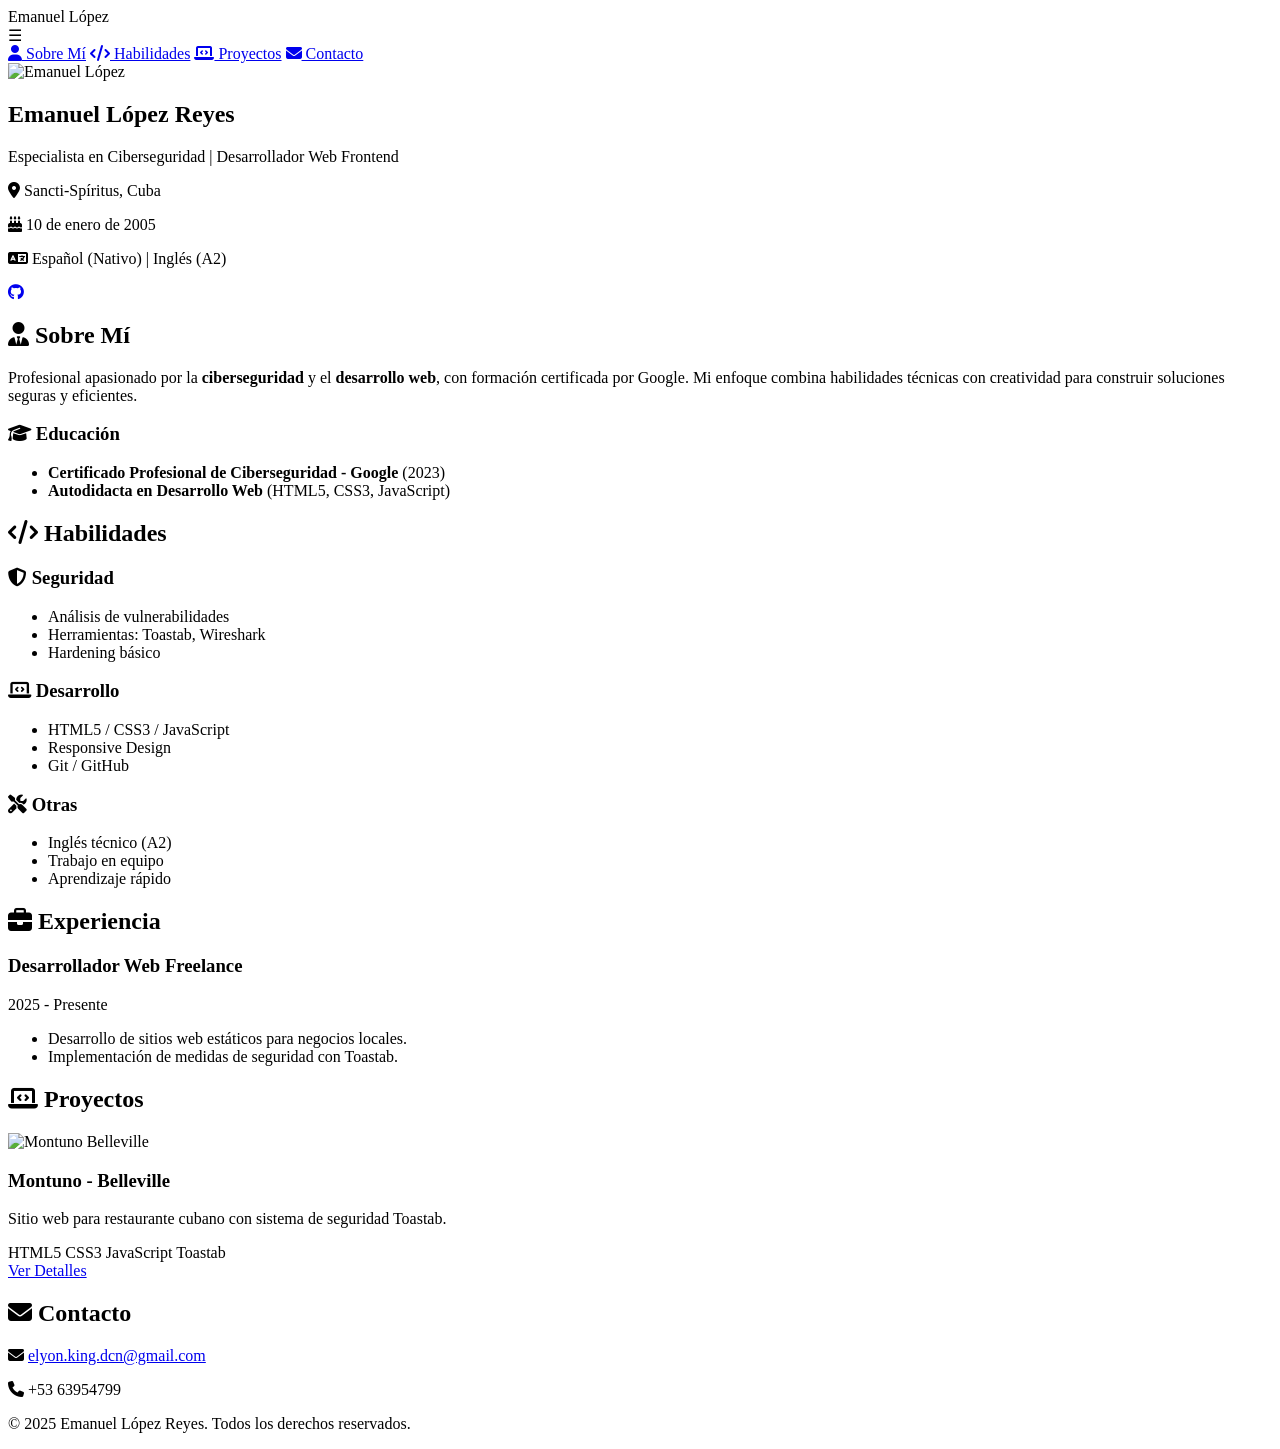
==== index.html @ 266ace8d "Create index.html" ====
<!DOCTYPE html>
<html lang="es">
<head>
  <meta charset="UTF-8">
  <meta name="viewport" content="width=device-width, initial-scale=1.0">
  <meta name="description" content="Portafolio de Emanuel López Reyes - Especialista en Ciberseguridad y Desarrollo Web">
  <title>Emanuel López | Cybersecurity & Web Developer</title>
  <link rel="stylesheet" href="assets/css/colors.css">
  <link rel="stylesheet" href="assets/css/styles.css">
  <link href="https://fonts.googleapis.com/css2?family=Inter:wght@400;500;600;700&display=swap" rel="stylesheet">
  <link rel="stylesheet" href="https://cdnjs.cloudflare.com/ajax/libs/font-awesome/6.4.0/css/all.min.css">
</head>
<body>
  <!-- Header -->
  <header>
    <nav class="container">
      <span class="logo">Emanuel López</span>
      <div class="menu-toggle">☰</div>
      <div class="nav-links">
        <a href="#about"><i class="fas fa-user"></i> Sobre Mí</a>
        <a href="#skills"><i class="fas fa-code"></i> Habilidades</a>
        <a href="#projects"><i class="fas fa-laptop-code"></i> Proyectos</a>
        <a href="#contact"><i class="fas fa-envelope"></i> Contacto</a>
      </div>
    </nav>
  </header>

  <!-- Hero -->
  <section class="hero">
    <div class="container">
      <img src="assets/img/profile.jpg" alt="Emanuel López" class="profile-img">
      <h1>Emanuel López Reyes</h1>
      <p class="tagline">Especialista en Ciberseguridad | Desarrollador Web Frontend</p>
      <div class="hero-details">
        <p><i class="fas fa-map-marker-alt"></i> Sancti-Spíritus, Cuba</p>
        <p><i class="fas fa-birthday-cake"></i> 10 de enero de 2005</p>
        <p><i class="fas fa-language"></i> Español (Nativo) | Inglés (A2)</p>
      </div>
      <div class="social-links">
        <a href="https://github.com/emanuel-lopez-reyes" target="_blank"><i class="fab fa-github"></i></a>
      </div>
    </div>
  </section>

  <!-- Sobre Mí -->
  <section id="about" class="container card">
    <h2><i class="fas fa-user-tie"></i> Sobre Mí</h2>
    <p>Profesional apasionado por la <strong>ciberseguridad</strong> y el <strong>desarrollo web</strong>, con formación certificada por Google. Mi enfoque combina habilidades técnicas con creatividad para construir soluciones seguras y eficientes.</p>
    
    <div class="education">
      <h3><i class="fas fa-graduation-cap"></i> Educación</h3>
      <ul>
        <li><strong>Certificado Profesional de Ciberseguridad - Google</strong> (2023)</li>
        <li><strong>Autodidacta en Desarrollo Web</strong> (HTML5, CSS3, JavaScript)</li>
      </ul>
    </div>
  </section>

  <!-- Habilidades -->
  <section id="skills" class="container">
    <h2><i class="fas fa-code"></i> Habilidades</h2>
    <div class="skills-grid">
      <!-- Tarjeta 1 -->
      <div class="card">
        <h3><i class="fas fa-shield-alt"></i> Seguridad</h3>
        <ul>
          <li>Análisis de vulnerabilidades</li>
          <li>Herramientas: Toastab, Wireshark</li>
          <li>Hardening básico</li>
        </ul>
      </div>
      
      <!-- Tarjeta 2 -->
      <div class="card">
        <h3><i class="fas fa-laptop-code"></i> Desarrollo</h3>
        <ul>
          <li>HTML5 / CSS3 / JavaScript</li>
          <li>Responsive Design</li>
          <li>Git / GitHub</li>
        </ul>
      </div>
      
      <!-- Tarjeta 3 -->
      <div class="card">
        <h3><i class="fas fa-tools"></i> Otras</h3>
        <ul>
          <li>Inglés técnico (A2)</li>
          <li>Trabajo en equipo</li>
          <li>Aprendizaje rápido</li>
        </ul>
      </div>
    </div>
  </section>

  <!-- Experiencia -->
  <section id="experience" class="container card">
    <h2><i class="fas fa-briefcase"></i> Experiencia</h2>
    <div class="timeline">
      <div class="timeline-item">
        <h3>Desarrollador Web Freelance</h3>
        <p class="date">2025 - Presente</p>
        <ul>
          <li>Desarrollo de sitios web estáticos para negocios locales.</li>
          <li>Implementación de medidas de seguridad con Toastab.</li>
        </ul>
      </div>
    </div>
  </section>

  <!-- Proyectos -->
  <section id="projects" class="container">
    <h2><i class="fas fa-laptop-code"></i> Proyectos</h2>
    <div class="projects-grid">
      <!-- Proyecto 1 -->
      <div class="card project-card">
        <img src="assets/img/montuno-screenshot.jpg" alt="Montuno Belleville" class="project-img">
        <div class="project-content">
          <h3>Montuno - Belleville</h3>
          <p>Sitio web para restaurante cubano con sistema de seguridad Toastab.</p>
          <div class="project-tech">
            <span>HTML5</span>
            <span>CSS3</span>
            <span>JavaScript</span>
            <span>Toastab</span>
          </div>
          <a href="projects/montuno.html" class="btn">Ver Detalles</a>
        </div>
      </div>
    </div>
  </section>

  <!-- Contacto -->
  <section id="contact" class="container card">
    <h2><i class="fas fa-envelope"></i> Contacto</h2>
    <div class="contact-grid">
      <div class="contact-info">
        <p><i class="fas fa-envelope"></i> <a href="mailto:elyon.king.dcn@gmail.com">elyon.king.dcn@gmail.com</a></p>
        <p><i class="fas fa-phone"></i> +53 63954799</p>
  </section>

  <!-- Footer -->
  <footer>
    <div class="container">
      <p>© 2025 Emanuel López Reyes. Todos los derechos reservados.</p>
    </div>
  </footer>

  <script src="assets/js/menu-mobile.js"></script>
</body>
</html>
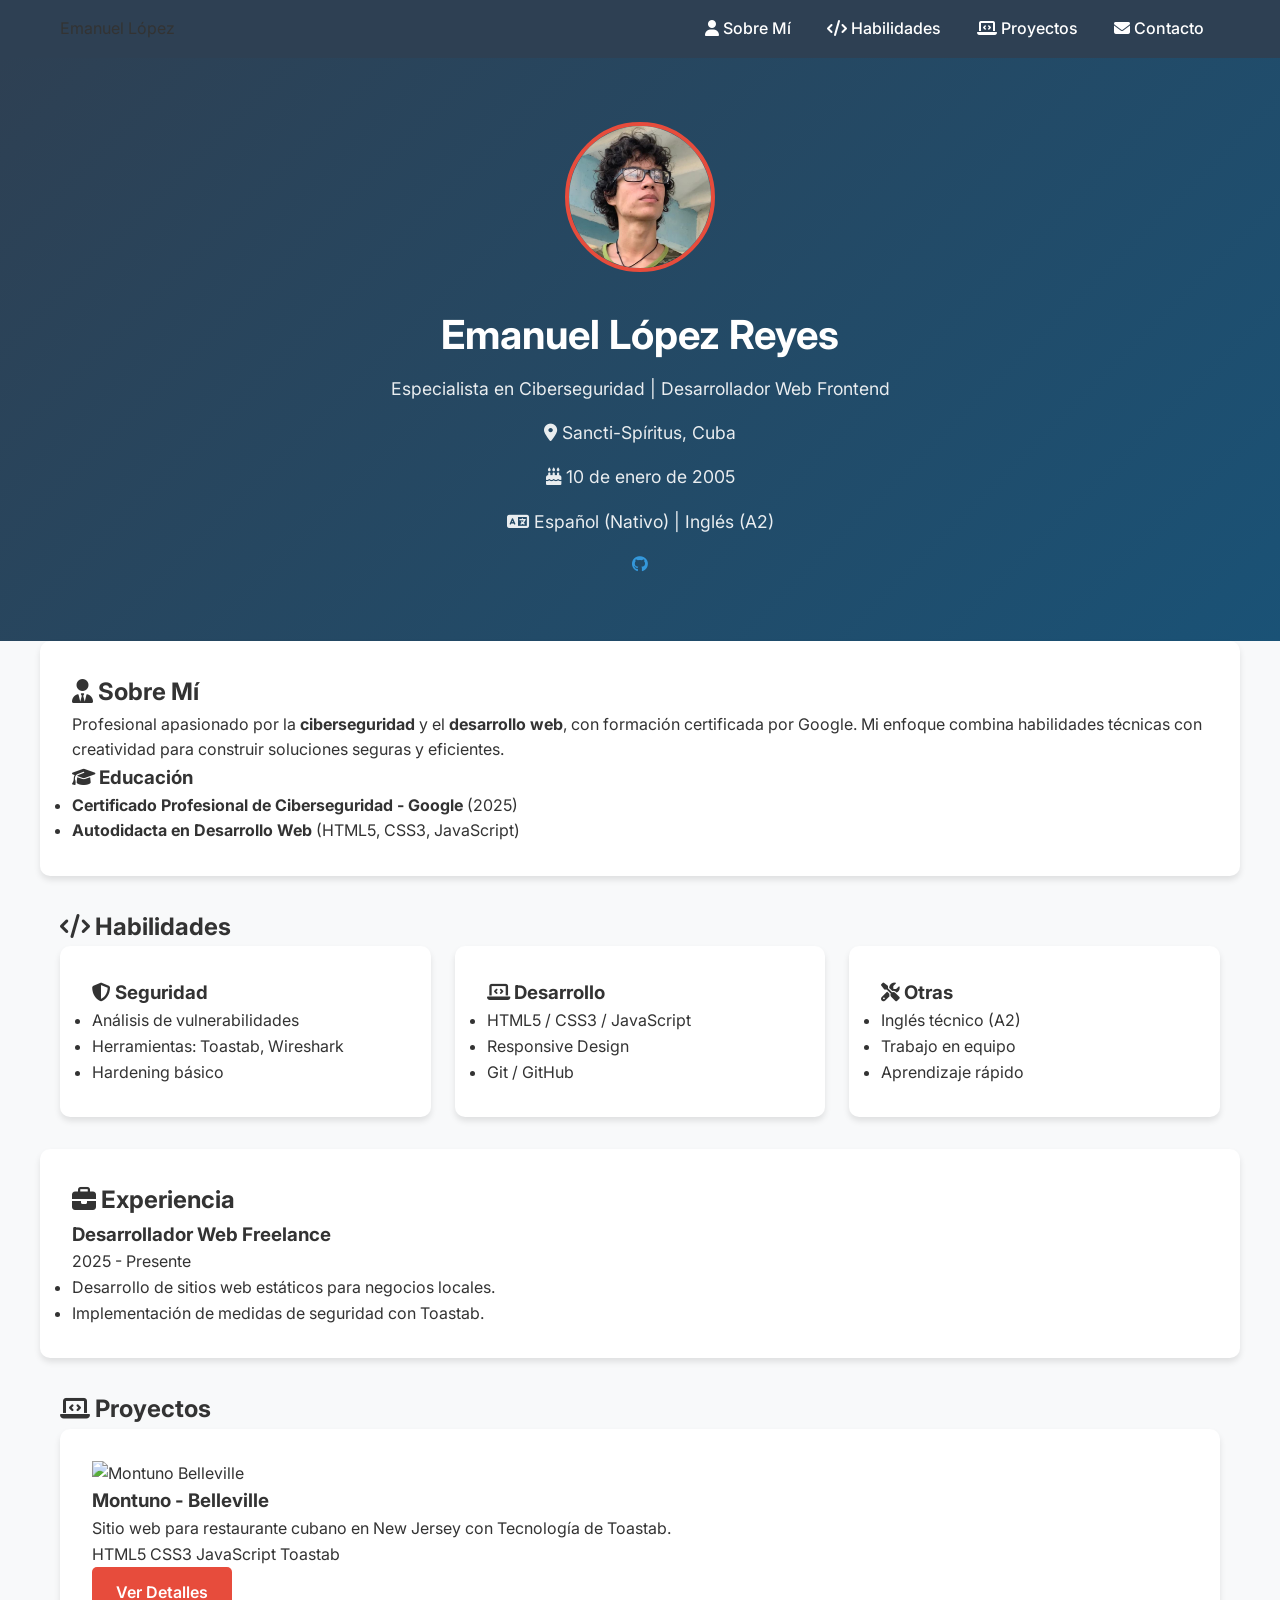
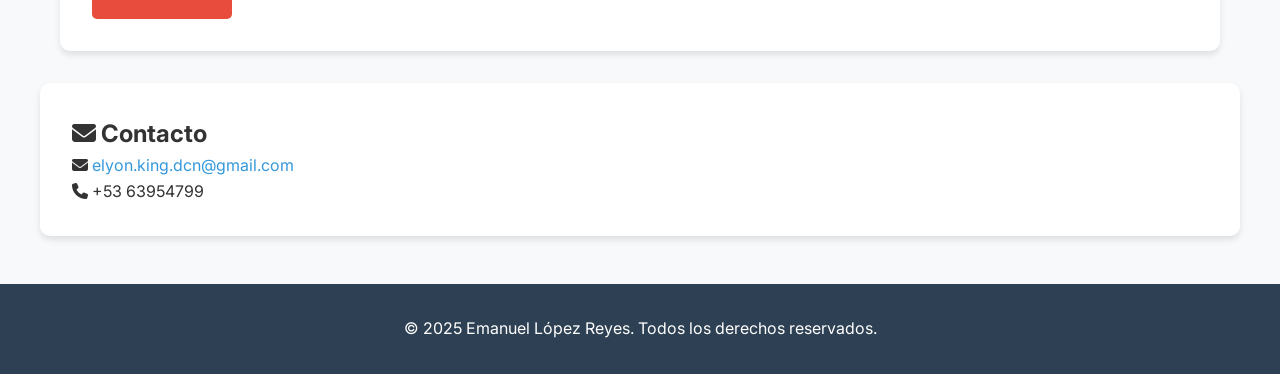
==== commit f3429d33: "Update index.html" ====
--- a/index.html
+++ b/index.html
@@ -50,7 +50,7 @@
     <div class="education">
       <h3><i class="fas fa-graduation-cap"></i> Educación</h3>
       <ul>
-        <li><strong>Certificado Profesional de Ciberseguridad - Google</strong> (2023)</li>
+        <li><strong>Certificado Profesional de Ciberseguridad - Google</strong> (2025)</li>
         <li><strong>Autodidacta en Desarrollo Web</strong> (HTML5, CSS3, JavaScript)</li>
       </ul>
     </div>
@@ -116,7 +116,7 @@
         <img src="assets/img/montuno-screenshot.jpg" alt="Montuno Belleville" class="project-img">
         <div class="project-content">
           <h3>Montuno - Belleville</h3>
-          <p>Sitio web para restaurante cubano con sistema de seguridad Toastab.</p>
+          <p>Sitio web para restaurante cubano en New Jersey con Tecnología de Toastab.</p>
           <div class="project-tech">
             <span>HTML5</span>
             <span>CSS3</span>
--- a/assets/css/colors.css
+++ b/assets/css/colors.css
@@ -0,0 +1,20 @@
+:root {
+  /* Paleta profesional */
+  --primary: #2E4053;      /* Azul oscuro principal */
+  --primary-dark: #1A2A3A;
+  --secondary: #3498DB;    /* Azul brillante */
+  --accent: #E74C3C;       /* Rojo para énfasis */
+  --accent-dark: #C0392B;
+  
+  /* Escala de grises */
+  --text: #333333;
+  --text-light: #7F8C8D;
+  --bg: #F8F9FA;          /* Fondo claro */
+  --card-bg: #FFFFFF;     /* Fondo tarjetas */
+  --border: #ECF0F1;      /* Bordes sutiles */
+  
+  /* Estados */
+  --success: #27AE60;
+  --warning: #F39C12;
+  --error: var(--accent);
+}
--- a/assets/css/styles.css
+++ b/assets/css/styles.css
@@ -0,0 +1,166 @@
+/* ===== VARIABLES (colors.css) ===== */
+:root {
+  --primary: #2E4053;    /* Azul oscuro profesional */
+  --secondary: #3498DB;  /* Azul brillante */
+  --accent: #E74C3C;     /* Rojo para destacar (ej. botones) */
+  --text: #333333;
+  --text-light: #7F8C8D;
+  --bg: #F8F9FA;
+  --card-bg: #FFFFFF;
+  --border: #ECF0F1;
+}
+
+/* ===== RESET + BASE ===== */
+* {
+  margin: 0;
+  padding: 0;
+  box-sizing: border-box;
+}
+
+body {
+  font-family: 'Inter', sans-serif;
+  line-height: 1.6;
+  color: var(--text);
+  background: var(--bg);
+  padding: 0;
+  min-height: 100vh;
+}
+
+a {
+  text-decoration: none;
+  color: var(--secondary);
+}
+
+/* ===== LAYOUT ===== */
+.container {
+  width: 100%;
+  max-width: 1200px;
+  margin: 0 auto;
+  padding: 0 20px;
+}
+
+/* ===== HEADER ===== */
+header {
+  background: var(--primary);
+  padding: 1rem 0;
+  position: sticky;
+  top: 0;
+  z-index: 100;
+}
+
+nav {
+  display: flex;
+  justify-content: space-between;
+  align-items: center;
+}
+
+nav a {
+  color: white;
+  padding: 0.5rem 1rem;
+  font-weight: 500;
+}
+
+.menu-toggle {
+  display: none;
+  cursor: pointer;
+}
+
+/* ===== HERO SECTION ===== */
+.hero {
+  display: flex;
+  flex-direction: column;
+  align-items: center;
+  text-align: center;
+  padding: 4rem 0;
+  background: linear-gradient(135deg, var(--primary) 0%, #1A5276 100%);
+  color: white;
+}
+
+.profile-img {
+  width: 150px;
+  height: 150px;
+  border-radius: 50%;
+  object-fit: cover;
+  border: 4px solid var(--accent);
+  margin-bottom: 1.5rem;
+}
+
+.hero h1 {
+  font-size: 2.5rem;
+  margin-bottom: 0.5rem;
+}
+
+.hero p {
+  font-size: 1.1rem;
+  opacity: 0.9;
+  max-width: 600px;
+  margin: 0 auto 1rem;
+}
+
+/* ===== TARJETAS ===== */
+.card {
+  background: var(--card-bg);
+  border-radius: 10px;
+  box-shadow: 0 4px 6px rgba(0, 0, 0, 0.1);
+  padding: 2rem;
+  margin-bottom: 2rem;
+}
+
+.skills-grid, .projects-grid {
+  display: grid;
+  grid-template-columns: repeat(auto-fit, minmax(300px, 1fr));
+  gap: 1.5rem;
+}
+
+/* ===== BOTONES ===== */
+.btn {
+  display: inline-block;
+  padding: 0.8rem 1.5rem;
+  background: var(--accent);
+  color: white;
+  border-radius: 5px;
+  font-weight: 600;
+  transition: all 0.3s ease;
+  border: none;
+  cursor: pointer;
+}
+
+.btn:hover {
+  background: #C0392B;
+  transform: translateY(-2px);
+}
+
+/* ===== FOOTER ===== */
+footer {
+  text-align: center;
+  padding: 2rem 0;
+  background: var(--primary);
+  color: white;
+  margin-top: 3rem;
+}
+
+/* ===== MEDIA QUERIES (MOBILE) ===== */
+@media (max-width: 768px) {
+  .menu-toggle {
+    display: block;
+  }
+
+  nav {
+    flex-direction: column;
+    align-items: flex-start;
+  }
+
+  nav a {
+    display: none;
+    width: 100%;
+    padding: 1rem;
+  }
+
+  nav.active a {
+    display: block;
+  }
+
+  .hero h1 {
+    font-size: 2rem;
+  }
+}
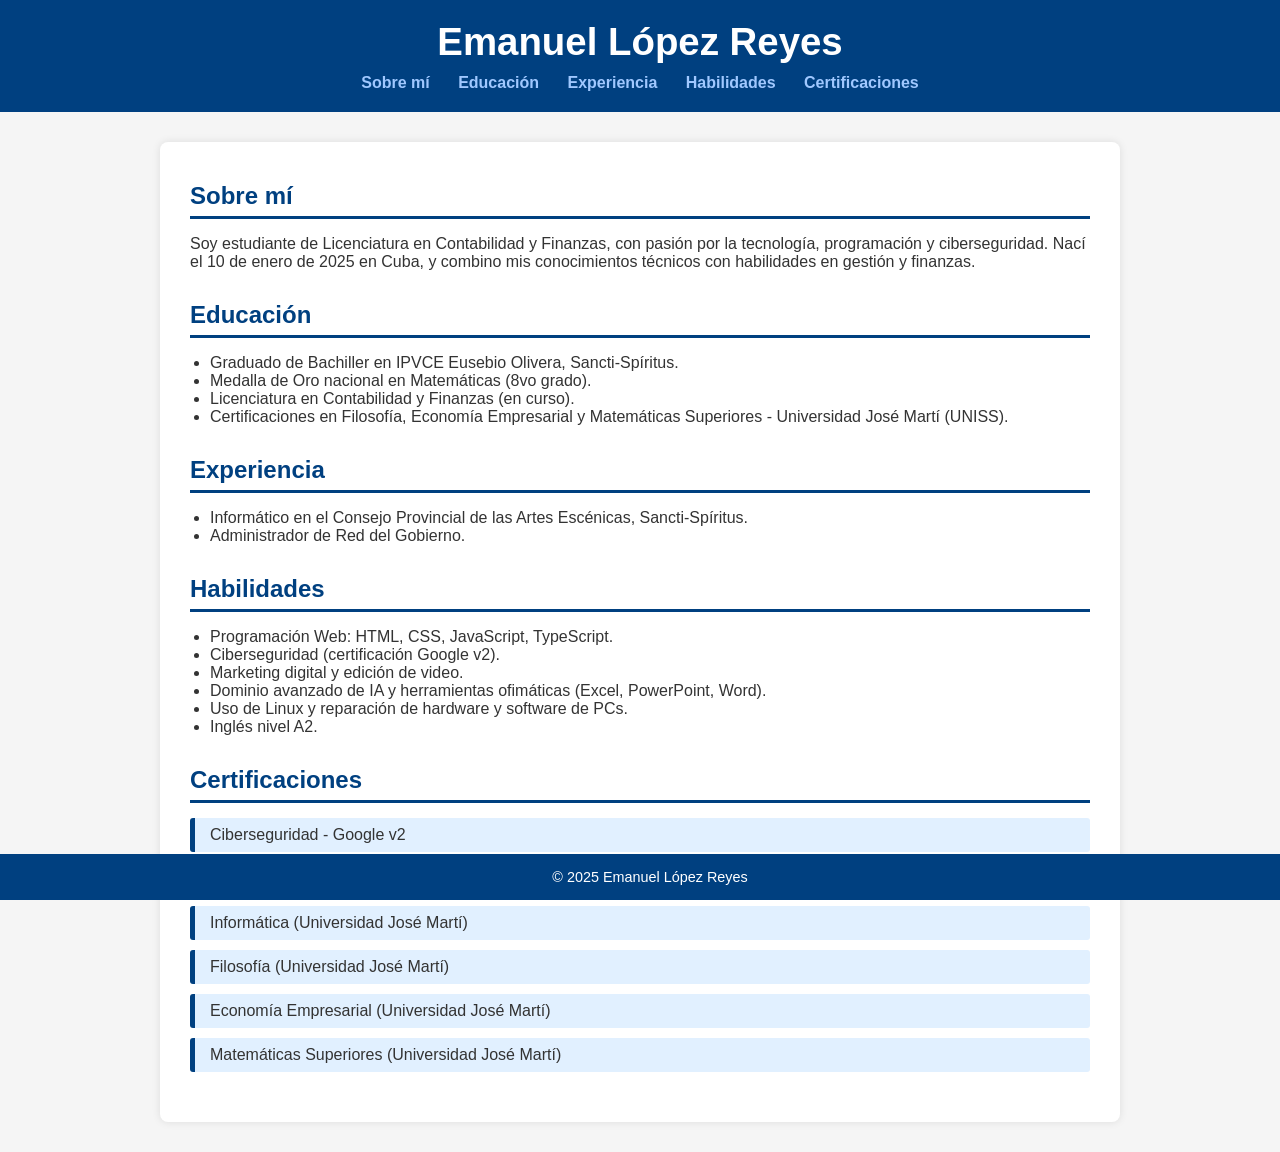
==== commit 78ad9104: "Create index.html" ====
--- a/index.html
+++ b/index.html
@@ -1,150 +1,143 @@
 <!DOCTYPE html>
 <html lang="es">
 <head>
-  <meta charset="UTF-8">
-  <meta name="viewport" content="width=device-width, initial-scale=1.0">
-  <meta name="description" content="Portafolio de Emanuel López Reyes - Especialista en Ciberseguridad y Desarrollo Web">
-  <title>Emanuel López | Cybersecurity & Web Developer</title>
-  <link rel="stylesheet" href="assets/css/colors.css">
-  <link rel="stylesheet" href="assets/css/styles.css">
-  <link href="https://fonts.googleapis.com/css2?family=Inter:wght@400;500;600;700&display=swap" rel="stylesheet">
-  <link rel="stylesheet" href="https://cdnjs.cloudflare.com/ajax/libs/font-awesome/6.4.0/css/all.min.css">
+  <meta charset="UTF-8" />
+  <meta name="viewport" content="width=device-width, initial-scale=1" />
+  <title>Emanuel López Reyes - Perfil Profesional</title>
+  <style>
+    body {
+      font-family: Arial, sans-serif;
+      background: #f5f5f5;
+      margin: 0;
+      padding: 0;
+      color: #333;
+    }
+    header {
+      background: #004080;
+      color: white;
+      padding: 20px 10px;
+      text-align: center;
+    }
+    header h1 {
+      margin: 0;
+      font-size: 2.4em;
+    }
+    nav {
+      margin-top: 10px;
+    }
+    nav a {
+      color: #a0c8ff;
+      text-decoration: none;
+      margin: 0 12px;
+      font-weight: bold;
+    }
+    nav a:hover {
+      text-decoration: underline;
+    }
+    main {
+      max-width: 900px;
+      margin: 30px auto;
+      background: white;
+      padding: 20px 30px;
+      border-radius: 8px;
+      box-shadow: 0 0 8px rgba(0,0,0,0.1);
+    }
+    section {
+      margin-bottom: 30px;
+    }
+    section h2 {
+      border-bottom: 3px solid #004080;
+      padding-bottom: 6px;
+      margin-bottom: 15px;
+      color: #004080;
+    }
+    ul {
+      padding-left: 20px;
+    }
+    footer {
+      text-align: center;
+      padding: 15px 10px;
+      background: #004080;
+      color: white;
+      font-size: 0.9em;
+      position: fixed;
+      width: 100%;
+      bottom: 0;
+    }
+    .certificate {
+      background: #e1f0ff;
+      border-left: 5px solid #004080;
+      padding: 8px 15px;
+      margin-bottom: 10px;
+      border-radius: 3px;
+    }
+  </style>
 </head>
 <body>
-  <!-- Header -->
   <header>
-    <nav class="container">
-      <span class="logo">Emanuel López</span>
-      <div class="menu-toggle">☰</div>
-      <div class="nav-links">
-        <a href="#about"><i class="fas fa-user"></i> Sobre Mí</a>
-        <a href="#skills"><i class="fas fa-code"></i> Habilidades</a>
-        <a href="#projects"><i class="fas fa-laptop-code"></i> Proyectos</a>
-        <a href="#contact"><i class="fas fa-envelope"></i> Contacto</a>
-      </div>
+    <h1>Emanuel López Reyes</h1>
+    <nav>
+      <a href="#about">Sobre mí</a>
+      <a href="#education">Educación</a>
+      <a href="#experience">Experiencia</a>
+      <a href="#skills">Habilidades</a>
+      <a href="#certifications">Certificaciones</a>
     </nav>
   </header>
 
-  <!-- Hero -->
-  <section class="hero">
-    <div class="container">
-      <img src="assets/img/profile.jpg" alt="Emanuel López" class="profile-img">
-      <h1>Emanuel López Reyes</h1>
-      <p class="tagline">Especialista en Ciberseguridad | Desarrollador Web Frontend</p>
-      <div class="hero-details">
-        <p><i class="fas fa-map-marker-alt"></i> Sancti-Spíritus, Cuba</p>
-        <p><i class="fas fa-birthday-cake"></i> 10 de enero de 2005</p>
-        <p><i class="fas fa-language"></i> Español (Nativo) | Inglés (A2)</p>
-      </div>
-      <div class="social-links">
-        <a href="https://github.com/emanuel-lopez-reyes" target="_blank"><i class="fab fa-github"></i></a>
-      </div>
-    </div>
-  </section>
+  <main>
+    <section id="about">
+      <h2>Sobre mí</h2>
+      <p>
+        Soy estudiante de Licenciatura en Contabilidad y Finanzas, con pasión
+        por la tecnología, programación y ciberseguridad. Nací el 10 de enero de 2025 en Cuba,
+        y combino mis conocimientos técnicos con habilidades en gestión y finanzas.
+      </p>
+    </section>
 
-  <!-- Sobre Mí -->
-  <section id="about" class="container card">
-    <h2><i class="fas fa-user-tie"></i> Sobre Mí</h2>
-    <p>Profesional apasionado por la <strong>ciberseguridad</strong> y el <strong>desarrollo web</strong>, con formación certificada por Google. Mi enfoque combina habilidades técnicas con creatividad para construir soluciones seguras y eficientes.</p>
-    
-    <div class="education">
-      <h3><i class="fas fa-graduation-cap"></i> Educación</h3>
+    <section id="education">
+      <h2>Educación</h2>
       <ul>
-        <li><strong>Certificado Profesional de Ciberseguridad - Google</strong> (2025)</li>
-        <li><strong>Autodidacta en Desarrollo Web</strong> (HTML5, CSS3, JavaScript)</li>
+        <li>Graduado de Bachiller en IPVCE Eusebio Olivera, Sancti-Spíritus.</li>
+        <li>Medalla de Oro nacional en Matemáticas (8vo grado).</li>
+        <li>Licenciatura en Contabilidad y Finanzas (en curso).</li>
+        <li>Certificaciones en Filosofía, Economía Empresarial y Matemáticas Superiores - Universidad José Martí (UNISS).</li>
       </ul>
-    </div>
-  </section>
+    </section>
 
-  <!-- Habilidades -->
-  <section id="skills" class="container">
-    <h2><i class="fas fa-code"></i> Habilidades</h2>
-    <div class="skills-grid">
-      <!-- Tarjeta 1 -->
-      <div class="card">
-        <h3><i class="fas fa-shield-alt"></i> Seguridad</h3>
-        <ul>
-          <li>Análisis de vulnerabilidades</li>
-          <li>Herramientas: Toastab, Wireshark</li>
-          <li>Hardening básico</li>
-        </ul>
-      </div>
-      
-      <!-- Tarjeta 2 -->
-      <div class="card">
-        <h3><i class="fas fa-laptop-code"></i> Desarrollo</h3>
-        <ul>
-          <li>HTML5 / CSS3 / JavaScript</li>
-          <li>Responsive Design</li>
-          <li>Git / GitHub</li>
-        </ul>
-      </div>
-      
-      <!-- Tarjeta 3 -->
-      <div class="card">
-        <h3><i class="fas fa-tools"></i> Otras</h3>
-        <ul>
-          <li>Inglés técnico (A2)</li>
-          <li>Trabajo en equipo</li>
-          <li>Aprendizaje rápido</li>
-        </ul>
-      </div>
-    </div>
-  </section>
+    <section id="experience">
+      <h2>Experiencia</h2>
+      <ul>
+        <li>Informático en el Consejo Provincial de las Artes Escénicas, Sancti-Spíritus.</li>
+        <li>Administrador de Red del Gobierno.</li>
+      </ul>
+    </section>
 
-  <!-- Experiencia -->
-  <section id="experience" class="container card">
-    <h2><i class="fas fa-briefcase"></i> Experiencia</h2>
-    <div class="timeline">
-      <div class="timeline-item">
-        <h3>Desarrollador Web Freelance</h3>
-        <p class="date">2025 - Presente</p>
-        <ul>
-          <li>Desarrollo de sitios web estáticos para negocios locales.</li>
-          <li>Implementación de medidas de seguridad con Toastab.</li>
-        </ul>
-      </div>
-    </div>
-  </section>
+    <section id="skills">
+      <h2>Habilidades</h2>
+      <ul>
+        <li>Programación Web: HTML, CSS, JavaScript, TypeScript.</li>
+        <li>Ciberseguridad (certificación Google v2).</li>
+        <li>Marketing digital y edición de video.</li>
+        <li>Dominio avanzado de IA y herramientas ofimáticas (Excel, PowerPoint, Word).</li>
+        <li>Uso de Linux y reparación de hardware y software de PCs.</li>
+        <li>Inglés nivel A2.</li>
+      </ul>
+    </section>
 
-  <!-- Proyectos -->
-  <section id="projects" class="container">
-    <h2><i class="fas fa-laptop-code"></i> Proyectos</h2>
-    <div class="projects-grid">
-      <!-- Proyecto 1 -->
-      <div class="card project-card">
-        <img src="assets/img/montuno-screenshot.jpg" alt="Montuno Belleville" class="project-img">
-        <div class="project-content">
-          <h3>Montuno - Belleville</h3>
-          <p>Sitio web para restaurante cubano en New Jersey con Tecnología de Toastab.</p>
-          <div class="project-tech">
-            <span>HTML5</span>
-            <span>CSS3</span>
-            <span>JavaScript</span>
-            <span>Toastab</span>
-          </div>
-          <a href="projects/montuno.html" class="btn">Ver Detalles</a>
-        </div>
-      </div>
-    </div>
-  </section>
+    <section id="certifications">
+      <h2>Certificaciones</h2>
+      <div class="certificate">Ciberseguridad - Google v2</div>
+      <div class="certificate">Ajedrez (Certificado)</div>
+      <div class="certificate">Informática (Universidad José Martí)</div>
+      <div class="certificate">Filosofía (Universidad José Martí)</div>
+      <div class="certificate">Economía Empresarial (Universidad José Martí)</div>
+      <div class="certificate">Matemáticas Superiores (Universidad José Martí)</div>
+    </section>
+  </main>
 
-  <!-- Contacto -->
-  <section id="contact" class="container card">
-    <h2><i class="fas fa-envelope"></i> Contacto</h2>
-    <div class="contact-grid">
-      <div class="contact-info">
-        <p><i class="fas fa-envelope"></i> <a href="mailto:elyon.king.dcn@gmail.com">elyon.king.dcn@gmail.com</a></p>
-        <p><i class="fas fa-phone"></i> +53 63954799</p>
-  </section>
-
-  <!-- Footer -->
   <footer>
-    <div class="container">
-      <p>© 2025 Emanuel López Reyes. Todos los derechos reservados.</p>
-    </div>
+    &copy; 2025 Emanuel López Reyes
   </footer>
-
-  <script src="assets/js/menu-mobile.js"></script>
 </body>
 </html>
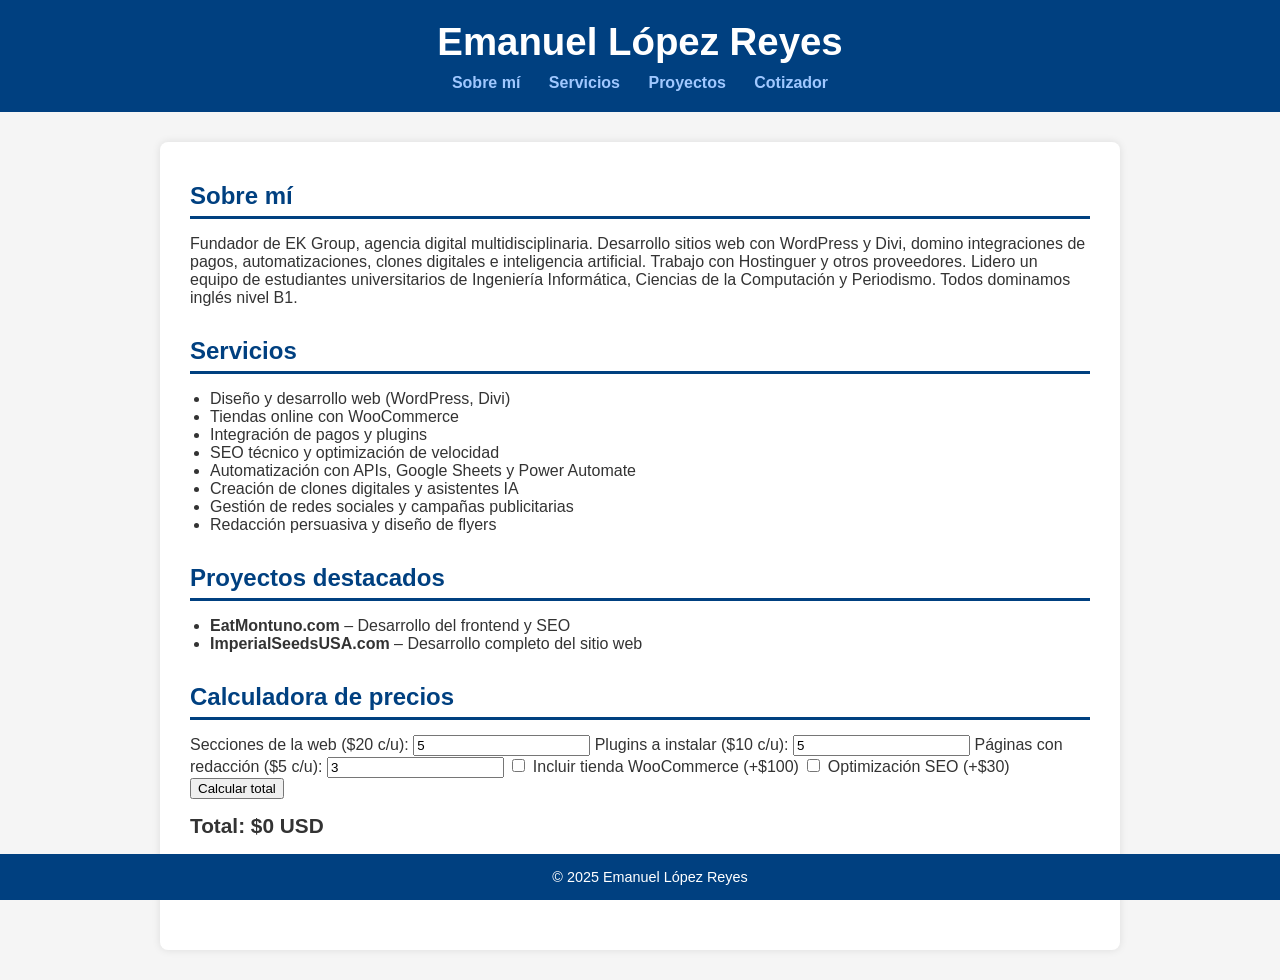
==== commit ac74e913: "Update index.html" ====
--- a/index.html
+++ b/index.html
@@ -54,6 +54,21 @@
     ul {
       padding-left: 20px;
     }
+    .total {
+      font-size: 1.3em;
+      margin-top: 15px;
+      font-weight: bold;
+    }
+    .whatsapp-btn {
+      display: inline-block;
+      margin-top: 20px;
+      padding: 12px 20px;
+      background-color: #25D366;
+      color: white;
+      text-decoration: none;
+      border-radius: 5px;
+      font-weight: bold;
+    }
     footer {
       text-align: center;
       padding: 15px 10px;
@@ -64,13 +79,6 @@
       width: 100%;
       bottom: 0;
     }
-    .certificate {
-      background: #e1f0ff;
-      border-left: 5px solid #004080;
-      padding: 8px 15px;
-      margin-bottom: 10px;
-      border-radius: 3px;
-    }
   </style>
 </head>
 <body>
@@ -78,10 +86,9 @@
     <h1>Emanuel López Reyes</h1>
     <nav>
       <a href="#about">Sobre mí</a>
-      <a href="#education">Educación</a>
-      <a href="#experience">Experiencia</a>
-      <a href="#skills">Habilidades</a>
-      <a href="#certifications">Certificaciones</a>
+      <a href="#services">Servicios</a>
+      <a href="#projects">Proyectos</a>
+      <a href="#calculator">Cotizador</a>
     </nav>
   </header>
 
@@ -89,55 +96,59 @@
     <section id="about">
       <h2>Sobre mí</h2>
       <p>
-        Soy estudiante de Licenciatura en Contabilidad y Finanzas, con pasión
-        por la tecnología, programación y ciberseguridad. Nací el 10 de enero de 2025 en Cuba,
-        y combino mis conocimientos técnicos con habilidades en gestión y finanzas.
+        Fundador de EK Group, agencia digital multidisciplinaria. Desarrollo sitios web con WordPress y Divi, domino integraciones de pagos, automatizaciones, clones digitales e inteligencia artificial. Trabajo con Hostinguer y otros proveedores. Lidero un equipo de estudiantes universitarios de Ingeniería Informática, Ciencias de la Computación y Periodismo. Todos dominamos inglés nivel B1.
       </p>
     </section>
 
-    <section id="education">
-      <h2>Educación</h2>
+    <section id="services">
+      <h2>Servicios</h2>
       <ul>
-        <li>Graduado de Bachiller en IPVCE Eusebio Olivera, Sancti-Spíritus.</li>
-        <li>Medalla de Oro nacional en Matemáticas (8vo grado).</li>
-        <li>Licenciatura en Contabilidad y Finanzas (en curso).</li>
-        <li>Certificaciones en Filosofía, Economía Empresarial y Matemáticas Superiores - Universidad José Martí (UNISS).</li>
+        <li>Diseño y desarrollo web (WordPress, Divi)</li>
+        <li>Tiendas online con WooCommerce</li>
+        <li>Integración de pagos y plugins</li>
+        <li>SEO técnico y optimización de velocidad</li>
+        <li>Automatización con APIs, Google Sheets y Power Automate</li>
+        <li>Creación de clones digitales y asistentes IA</li>
+        <li>Gestión de redes sociales y campañas publicitarias</li>
+        <li>Redacción persuasiva y diseño de flyers</li>
       </ul>
     </section>
 
-    <section id="experience">
-      <h2>Experiencia</h2>
+    <section id="projects">
+      <h2>Proyectos destacados</h2>
       <ul>
-        <li>Informático en el Consejo Provincial de las Artes Escénicas, Sancti-Spíritus.</li>
-        <li>Administrador de Red del Gobierno.</li>
+        <li><strong>EatMontuno.com</strong> – Desarrollo del frontend y SEO</li>
+        <li><strong>ImperialSeedsUSA.com</strong> – Desarrollo completo del sitio web</li>
       </ul>
     </section>
 
-    <section id="skills">
-      <h2>Habilidades</h2>
-      <ul>
-        <li>Programación Web: HTML, CSS, JavaScript, TypeScript.</li>
-        <li>Ciberseguridad (certificación Google v2).</li>
-        <li>Marketing digital y edición de video.</li>
-        <li>Dominio avanzado de IA y herramientas ofimáticas (Excel, PowerPoint, Word).</li>
-        <li>Uso de Linux y reparación de hardware y software de PCs.</li>
-        <li>Inglés nivel A2.</li>
-      </ul>
-    </section>
-
-    <section id="certifications">
-      <h2>Certificaciones</h2>
-      <div class="certificate">Ciberseguridad - Google v2</div>
-      <div class="certificate">Ajedrez (Certificado)</div>
-      <div class="certificate">Informática (Universidad José Martí)</div>
-      <div class="certificate">Filosofía (Universidad José Martí)</div>
-      <div class="certificate">Economía Empresarial (Universidad José Martí)</div>
-      <div class="certificate">Matemáticas Superiores (Universidad José Martí)</div>
+    <section id="calculator">
+      <h2>Calculadora de precios</h2>
+      <label>Secciones de la web ($20 c/u): <input type="number" id="secciones" value="5"></label>
+      <label>Plugins a instalar ($10 c/u): <input type="number" id="plugins" value="5"></label>
+      <label>Páginas con redacción ($5 c/u): <input type="number" id="redaccion" value="3"></label>
+      <label><input type="checkbox" id="woocommerce"> Incluir tienda WooCommerce (+$100)</label>
+      <label><input type="checkbox" id="seo"> Optimización SEO (+$30)</label>
+      <button onclick="calcular()">Calcular total</button>
+      <div class="total" id="resultado">Total: $0 USD</div>
+      <a class="whatsapp-btn" href="https://wa.me/+5363954799" target="_blank">Solicitar servicios por WhatsApp</a>
     </section>
   </main>
 
   <footer>
     &copy; 2025 Emanuel López Reyes
   </footer>
+
+  <script>
+    function calcular() {
+      const secciones = parseInt(document.getElementById('secciones').value) * 20;
+      const plugins = parseInt(document.getElementById('plugins').value) * 10;
+      const redaccion = parseInt(document.getElementById('redaccion').value) * 5;
+      const woocommerce = document.getElementById('woocommerce').checked ? 100 : 0;
+      const seo = document.getElementById('seo').checked ? 30 : 0;
+      const total = secciones + plugins + redaccion + woocommerce + seo;
+      document.getElementById('resultado').innerText = `Total: $${total} USD`;
+    }
+  </script>
 </body>
 </html>
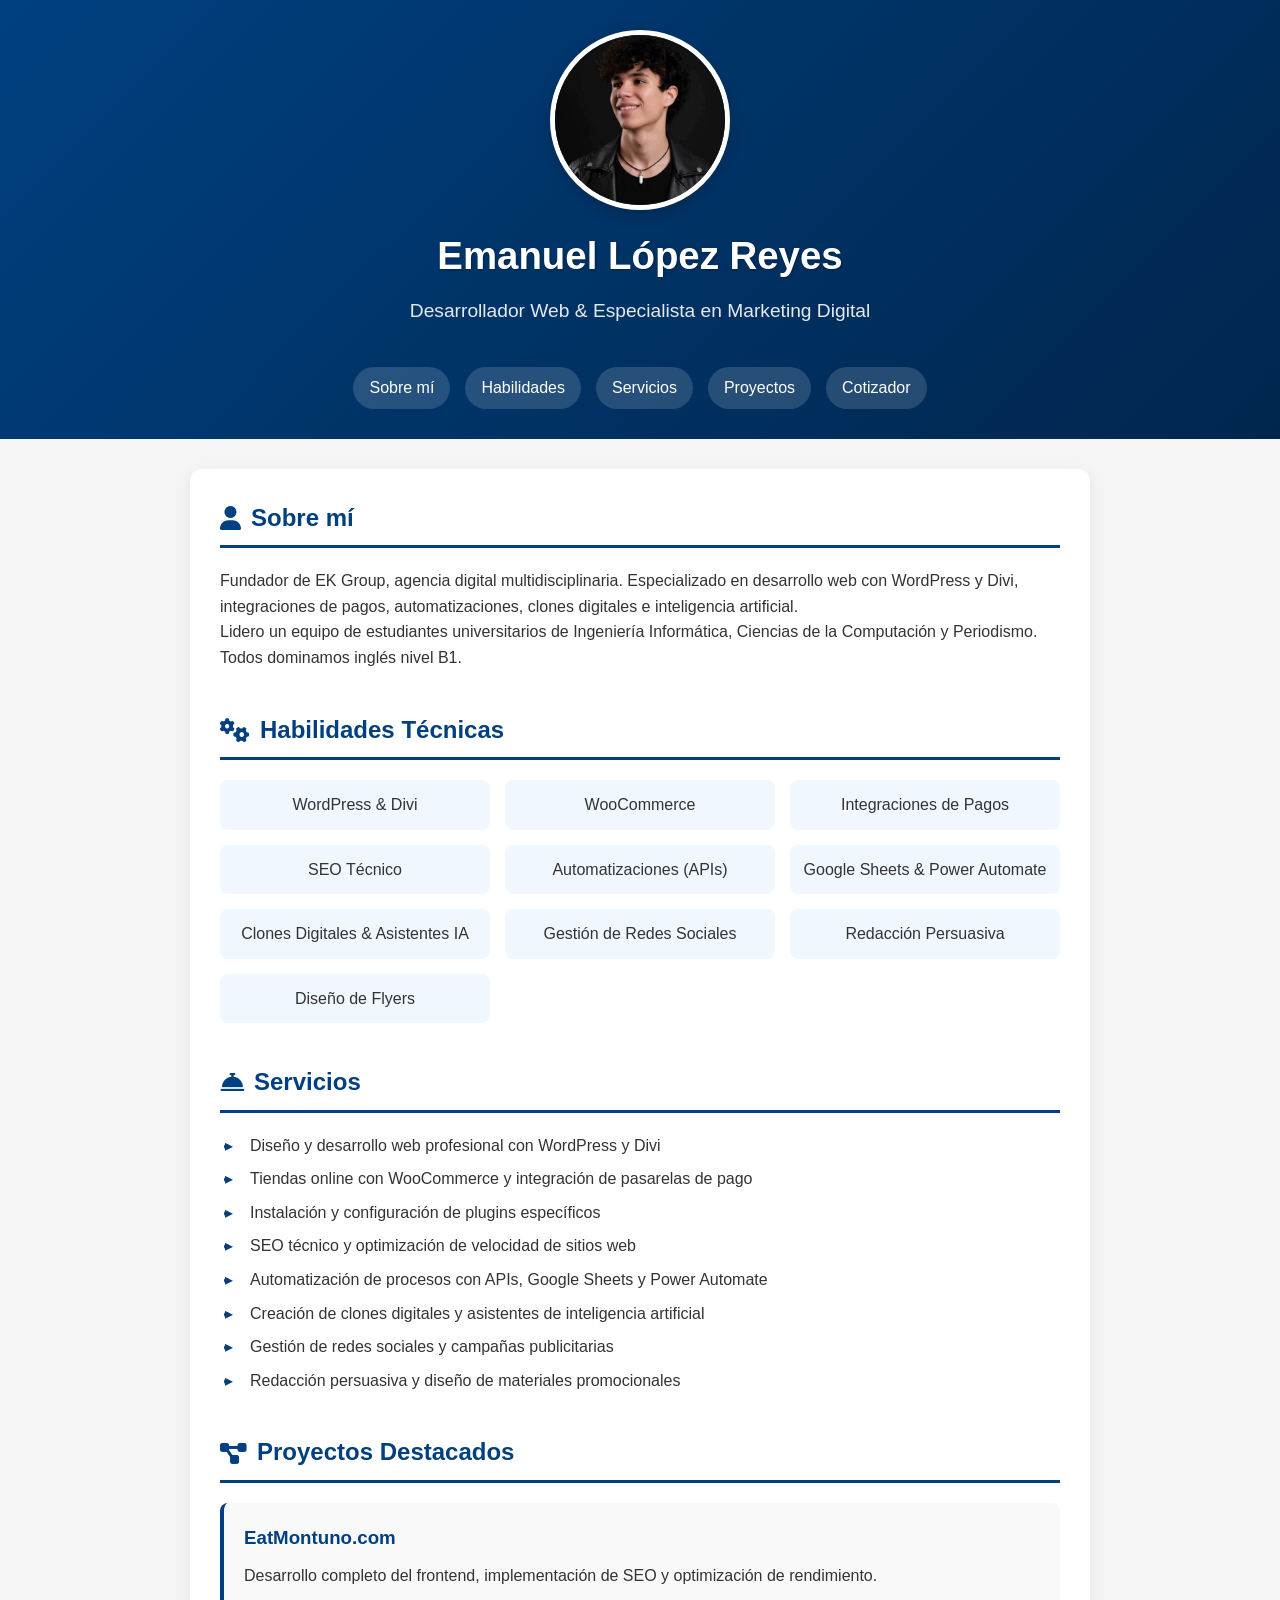
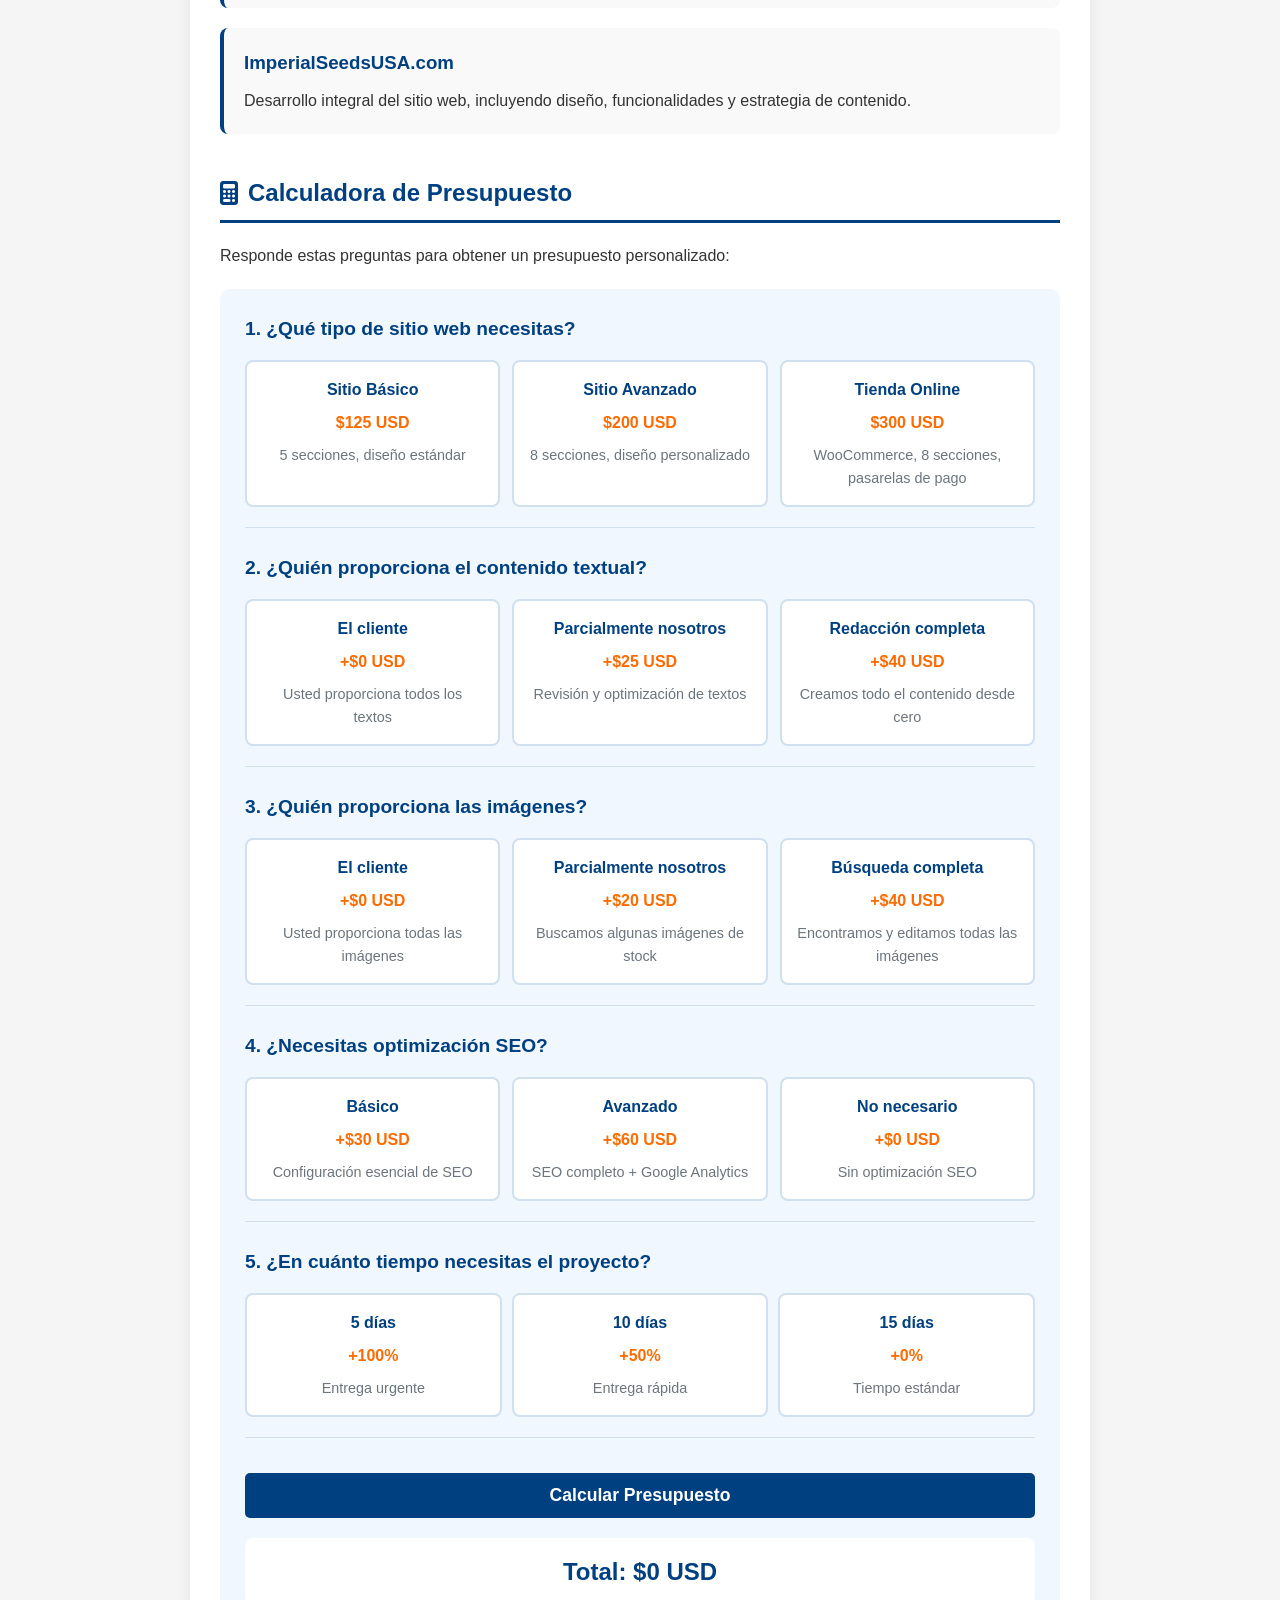
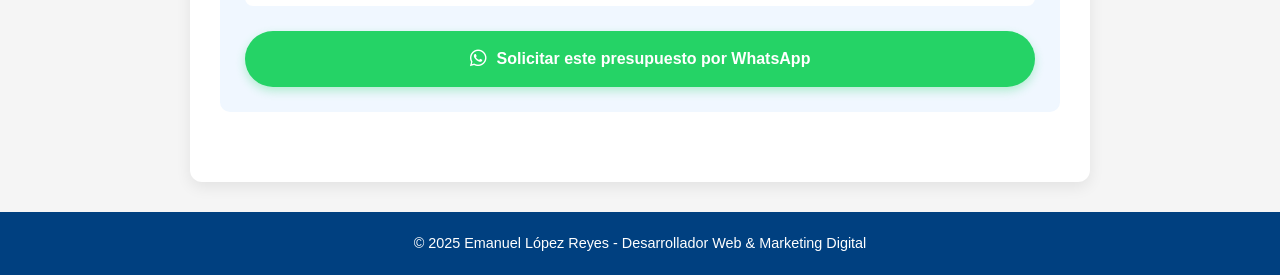
==== commit a40752e5: "Agregada la calculadora y foto de Perfil" ====
--- a/index.html
+++ b/index.html
@@ -1,154 +1,871 @@
 <!DOCTYPE html>
 <html lang="es">
 <head>
-  <meta charset="UTF-8" />
-  <meta name="viewport" content="width=device-width, initial-scale=1" />
-  <title>Emanuel López Reyes - Perfil Profesional</title>
-  <style>
-    body {
-      font-family: Arial, sans-serif;
-      background: #f5f5f5;
-      margin: 0;
-      padding: 0;
-      color: #333;
-    }
-    header {
-      background: #004080;
-      color: white;
-      padding: 20px 10px;
-      text-align: center;
-    }
-    header h1 {
-      margin: 0;
-      font-size: 2.4em;
-    }
-    nav {
-      margin-top: 10px;
-    }
-    nav a {
-      color: #a0c8ff;
-      text-decoration: none;
-      margin: 0 12px;
-      font-weight: bold;
-    }
-    nav a:hover {
-      text-decoration: underline;
-    }
-    main {
-      max-width: 900px;
-      margin: 30px auto;
-      background: white;
-      padding: 20px 30px;
-      border-radius: 8px;
-      box-shadow: 0 0 8px rgba(0,0,0,0.1);
-    }
-    section {
-      margin-bottom: 30px;
-    }
-    section h2 {
-      border-bottom: 3px solid #004080;
-      padding-bottom: 6px;
-      margin-bottom: 15px;
-      color: #004080;
-    }
-    ul {
-      padding-left: 20px;
-    }
-    .total {
-      font-size: 1.3em;
-      margin-top: 15px;
-      font-weight: bold;
-    }
-    .whatsapp-btn {
-      display: inline-block;
-      margin-top: 20px;
-      padding: 12px 20px;
-      background-color: #25D366;
-      color: white;
-      text-decoration: none;
-      border-radius: 5px;
-      font-weight: bold;
-    }
-    footer {
-      text-align: center;
-      padding: 15px 10px;
-      background: #004080;
-      color: white;
-      font-size: 0.9em;
-      position: fixed;
-      width: 100%;
-      bottom: 0;
-    }
-  </style>
+    <meta charset="UTF-8">
+    <meta name="viewport" content="width=device-width, initial-scale=1.0">
+    <title>Emanuel López Reyes - Desarrollador Web & Marketing Digital</title>
+    <link rel="stylesheet" href="https://cdnjs.cloudflare.com/ajax/libs/font-awesome/6.4.0/css/all.min.css">
+    <style>
+        :root {
+            --primary: #004080;
+            --secondary: #25D366;
+            --accent: #FF6B00;
+            --light: #f5f5f5;
+            --dark: #333;
+            --gray: #6c757d;
+        }
+        
+        * {
+            margin: 0;
+            padding: 0;
+            box-sizing: border-box;
+        }
+        
+        body {
+            font-family: 'Segoe UI', Arial, sans-serif;
+            background: var(--light);
+            color: var(--dark);
+            line-height: 1.6;
+        }
+        
+        header {
+            background: linear-gradient(135deg, var(--primary), #00264d);
+            color: white;
+            padding: 30px 20px;
+            text-align: center;
+            position: relative;
+            overflow: hidden;
+        }
+        
+        .header-content {
+            max-width: 900px;
+            margin: 0 auto;
+            display: flex;
+            flex-direction: column;
+            align-items: center;
+            animation: fadeIn 1s ease-out;
+        }
+        
+        .profile-container {
+            display: flex;
+            flex-direction: column;
+            align-items: center;
+            margin-bottom: 20px;
+        }
+        
+        .profile-img {
+            width: 180px;
+            height: 180px;
+            border-radius: 50%;
+            border: 5px solid white;
+            object-fit: cover;
+            box-shadow: 0 5px 15px rgba(0,0,0,0.2);
+            margin-bottom: 15px;
+            animation: popIn 0.8s ease-out;
+        }
+        
+        .profile-img-placeholder {
+            width: 180px;
+            height: 180px;
+            border-radius: 50%;
+            border: 5px solid white;
+            background: #a0c8ff;
+            display: flex;
+            align-items: center;
+            justify-content: center;
+            color: white;
+            font-weight: bold;
+            margin-bottom: 15px;
+            animation: popIn 0.8s ease-out;
+        }
+        
+        header h1 {
+            margin: 0;
+            font-size: 2.4em;
+            text-shadow: 1px 1px 3px rgba(0,0,0,0.3);
+        }
+        
+        .tagline {
+            font-size: 1.2em;
+            margin-top: 10px;
+            opacity: 0.9;
+        }
+        
+        nav {
+            margin-top: 20px;
+            display: flex;
+            flex-wrap: wrap;
+            justify-content: center;
+            gap: 15px;
+        }
+        
+        nav a {
+            color: white;
+            text-decoration: none;
+            padding: 8px 16px;
+            border-radius: 30px;
+            background: rgba(255,255,255,0.15);
+            transition: all 0.3s ease;
+        }
+        
+        nav a:hover {
+            background: rgba(255,255,255,0.25);
+            transform: translateY(-2px);
+        }
+        
+        main {
+            max-width: 900px;
+            margin: 30px auto;
+            background: white;
+            padding: 30px;
+            border-radius: 12px;
+            box-shadow: 0 5px 15px rgba(0,0,0,0.08);
+            animation: slideUp 0.8s ease-out;
+        }
+        
+        section {
+            margin-bottom: 40px;
+            opacity: 0;
+            animation: fadeIn 0.8s ease-out forwards;
+        }
+        
+        section:nth-child(1) { animation-delay: 0.2s; }
+        section:nth-child(2) { animation-delay: 0.4s; }
+        section:nth-child(3) { animation-delay: 0.6s; }
+        section:nth-child(4) { animation-delay: 0.8s; }
+        
+        section h2 {
+            border-bottom: 3px solid var(--primary);
+            padding-bottom: 8px;
+            margin-bottom: 20px;
+            color: var(--primary);
+            display: flex;
+            align-items: center;
+        }
+        
+        section h2 i {
+            margin-right: 10px;
+        }
+        
+        ul {
+            padding-left: 20px;
+        }
+        
+        li {
+            margin-bottom: 8px;
+            position: relative;
+            padding-left: 10px;
+        }
+        
+        li::before {
+            content: "▸";
+            color: var(--primary);
+            position: absolute;
+            left: -15px;
+        }
+        
+        .skills-grid {
+            display: grid;
+            grid-template-columns: repeat(auto-fill, minmax(200px, 1fr));
+            gap: 15px;
+            margin-top: 15px;
+        }
+        
+        .skill-item {
+            background: #f0f7ff;
+            padding: 12px;
+            border-radius: 8px;
+            text-align: center;
+            transition: transform 0.3s ease;
+        }
+        
+        .skill-item:hover {
+            transform: translateY(-3px);
+            box-shadow: 0 5px 10px rgba(0,0,0,0.1);
+        }
+        
+        .project-card {
+            background: #f9f9f9;
+            padding: 20px;
+            border-radius: 8px;
+            margin-bottom: 20px;
+            border-left: 4px solid var(--primary);
+            transition: transform 0.3s ease;
+        }
+        
+        .project-card:hover {
+            transform: translateX(5px);
+        }
+        
+        .project-card h3 {
+            color: var(--primary);
+            margin-bottom: 10px;
+        }
+        
+        /* Estilos para la calculadora */
+        .calculator {
+            background: #f0f7ff;
+            padding: 25px;
+            border-radius: 10px;
+            margin-top: 20px;
+        }
+        
+        .question-group {
+            margin-bottom: 25px;
+            padding-bottom: 20px;
+            border-bottom: 1px solid #d0e0f0;
+        }
+        
+        .question-group h3 {
+            color: var(--primary);
+            margin-bottom: 15px;
+            font-size: 1.2em;
+        }
+        
+        .options-grid {
+            display: grid;
+            grid-template-columns: repeat(auto-fill, minmax(200px, 1fr));
+            gap: 12px;
+        }
+        
+        .option-card {
+            background: white;
+            border: 2px solid #d0e0f0;
+            border-radius: 8px;
+            padding: 15px;
+            cursor: pointer;
+            transition: all 0.3s ease;
+            text-align: center;
+        }
+        
+        .option-card:hover {
+            border-color: var(--primary);
+            transform: translateY(-3px);
+        }
+        
+        .option-card.selected {
+            border-color: var(--accent);
+            background: #fff5e6;
+        }
+        
+        .option-card h4 {
+            color: var(--primary);
+            margin-bottom: 8px;
+        }
+        
+        .option-card .price {
+            font-weight: bold;
+            color: var(--accent);
+            margin-top: 5px;
+        }
+        
+        .option-card .description {
+            font-size: 0.9em;
+            color: var(--gray);
+            margin-top: 8px;
+        }
+        
+        .time-options {
+            display: flex;
+            justify-content: space-between;
+            gap: 10px;
+        }
+        
+        .time-option {
+            flex: 1;
+            text-align: center;
+        }
+        
+        .calculator button {
+            background: var(--primary);
+            color: white;
+            border: none;
+            padding: 12px 25px;
+            border-radius: 5px;
+            cursor: pointer;
+            font-weight: bold;
+            transition: all 0.3s ease;
+            margin-top: 10px;
+            width: 100%;
+            font-size: 1.1em;
+        }
+        
+        .calculator button:hover {
+            background: #00264d;
+            transform: translateY(-2px);
+        }
+        
+        .total {
+            font-size: 1.5em;
+            margin-top: 20px;
+            font-weight: bold;
+            color: var(--primary);
+            padding: 15px;
+            background: white;
+            border-radius: 8px;
+            text-align: center;
+            animation: pulse 2s infinite;
+        }
+        
+        .breakdown {
+            margin-top: 15px;
+            background: white;
+            padding: 15px;
+            border-radius: 8px;
+            font-size: 0.9em;
+        }
+        
+        .breakdown-item {
+            display: flex;
+            justify-content: space-between;
+            margin-bottom: 8px;
+            padding-bottom: 8px;
+            border-bottom: 1px dashed #e0e0e0;
+        }
+        
+        .breakdown-item:last-child {
+            border-bottom: none;
+            margin-bottom: 0;
+            padding-bottom: 0;
+        }
+        
+        .breakdown-total {
+            font-weight: bold;
+            border-top: 2px solid var(--primary);
+            padding-top: 10px;
+            margin-top: 10px;
+        }
+        
+        .whatsapp-btn {
+            display: inline-flex;
+            align-items: center;
+            justify-content: center;
+            margin-top: 25px;
+            padding: 15px 25px;
+            background-color: var(--secondary);
+            color: white;
+            text-decoration: none;
+            border-radius: 30px;
+            font-weight: bold;
+            transition: all 0.3s ease;
+            box-shadow: 0 4px 10px rgba(37, 211, 102, 0.3);
+            width: 100%;
+            text-align: center;
+        }
+        
+        .whatsapp-btn:hover {
+            background-color: #20b858;
+            transform: translateY(-3px);
+            box-shadow: 0 6px 15px rgba(37, 211, 102, 0.4);
+        }
+        
+        .whatsapp-btn i {
+            margin-right: 10px;
+            font-size: 1.2em;
+        }
+        
+        footer {
+            text-align: center;
+            padding: 20px 10px;
+            background: var(--primary);
+            color: white;
+            font-size: 0.9em;
+        }
+        
+        @media print {
+            body {
+                background: white;
+            }
+            
+            header {
+                background: var(--primary) !important;
+                -webkit-print-color-adjust: exact;
+                print-color-adjust: exact;
+            }
+            
+            main {
+                box-shadow: none;
+                margin: 0;
+                padding: 20px;
+            }
+            
+            .whatsapp-btn {
+                display: none;
+            }
+            
+            nav {
+                display: none;
+            }
+            
+            .calculator button {
+                display: none;
+            }
+            
+            .total {
+                animation: none;
+            }
+            
+            footer {
+                position: relative;
+            }
+        }
+        
+        /* Animations */
+        @keyframes fadeIn {
+            from { opacity: 0; }
+            to { opacity: 1; }
+        }
+        
+        @keyframes slideUp {
+            from { 
+                opacity: 0;
+                transform: translateY(30px);
+            }
+            to { 
+                opacity: 1;
+                transform: translateY(0);
+            }
+        }
+        
+        @keyframes popIn {
+            0% {
+                opacity: 0;
+                transform: scale(0.8);
+            }
+            70% {
+                transform: scale(1.05);
+            }
+            100% {
+                opacity: 1;
+                transform: scale(1);
+            }
+        }
+        
+        @keyframes pulse {
+            0% { transform: scale(1); }
+            50% { transform: scale(1.02); }
+            100% { transform: scale(1); }
+        }
+    </style>
 </head>
 <body>
-  <header>
-    <h1>Emanuel López Reyes</h1>
-    <nav>
-      <a href="#about">Sobre mí</a>
-      <a href="#services">Servicios</a>
-      <a href="#projects">Proyectos</a>
-      <a href="#calculator">Cotizador</a>
-    </nav>
-  </header>
+    <header>
+        <div class="header-content">
+            <div class="profile-container">
+                <img src="tu-foto.jpg" alt="Emanuel López Reyes" class="profile-img">
+                <div>
+                    <h1>Emanuel López Reyes</h1>
+                    <p class="tagline">Desarrollador Web & Especialista en Marketing Digital</p>
+                </div>
+            </div>
+            
+            <nav>
+                <a href="#about">Sobre mí</a>
+                <a href="#skills">Habilidades</a>
+                <a href="#services">Servicios</a>
+                <a href="#projects">Proyectos</a>
+                <a href="#calculator">Cotizador</a>
+            </nav>
+        </div>
+    </header>
 
-  <main>
-    <section id="about">
-      <h2>Sobre mí</h2>
-      <p>
-        Fundador de EK Group, agencia digital multidisciplinaria. Desarrollo sitios web con WordPress y Divi, domino integraciones de pagos, automatizaciones, clones digitales e inteligencia artificial. Trabajo con Hostinguer y otros proveedores. Lidero un equipo de estudiantes universitarios de Ingeniería Informática, Ciencias de la Computación y Periodismo. Todos dominamos inglés nivel B1.
-      </p>
-    </section>
+    <main>
+        <section id="about">
+            <h2><i class="fas fa-user"></i> Sobre mí</h2>
+            <p>
+                Fundador de EK Group, agencia digital multidisciplinaria. Especializado en desarrollo web con WordPress y Divi, integraciones de pagos, automatizaciones, clones digitales e inteligencia artificial. 
+            </p>
+            <p>
+                Lidero un equipo de estudiantes universitarios de Ingeniería Informática, Ciencias de la Computación y Periodismo. Todos dominamos inglés nivel B1.
+            </p>
+        </section>
 
-    <section id="services">
-      <h2>Servicios</h2>
-      <ul>
-        <li>Diseño y desarrollo web (WordPress, Divi)</li>
-        <li>Tiendas online con WooCommerce</li>
-        <li>Integración de pagos y plugins</li>
-        <li>SEO técnico y optimización de velocidad</li>
-        <li>Automatización con APIs, Google Sheets y Power Automate</li>
-        <li>Creación de clones digitales y asistentes IA</li>
-        <li>Gestión de redes sociales y campañas publicitarias</li>
-        <li>Redacción persuasiva y diseño de flyers</li>
-      </ul>
-    </section>
+        <section id="skills">
+            <h2><i class="fas fa-cogs"></i> Habilidades Técnicas</h2>
+            <div class="skills-grid">
+                <div class="skill-item">WordPress & Divi</div>
+                <div class="skill-item">WooCommerce</div>
+                <div class="skill-item">Integraciones de Pagos</div>
+                <div class="skill-item">SEO Técnico</div>
+                <div class="skill-item">Automatizaciones (APIs)</div>
+                <div class="skill-item">Google Sheets & Power Automate</div>
+                <div class="skill-item">Clones Digitales & Asistentes IA</div>
+                <div class="skill-item">Gestión de Redes Sociales</div>
+                <div class="skill-item">Redacción Persuasiva</div>
+                <div class="skill-item">Diseño de Flyers</div>
+            </div>
+        </section>
 
-    <section id="projects">
-      <h2>Proyectos destacados</h2>
-      <ul>
-        <li><strong>EatMontuno.com</strong> – Desarrollo del frontend y SEO</li>
-        <li><strong>ImperialSeedsUSA.com</strong> – Desarrollo completo del sitio web</li>
-      </ul>
-    </section>
+        <section id="services">
+            <h2><i class="fas fa-concierge-bell"></i> Servicios</h2>
+            <ul>
+                <li>Diseño y desarrollo web profesional con WordPress y Divi</li>
+                <li>Tiendas online con WooCommerce y integración de pasarelas de pago</li>
+                <li>Instalación y configuración de plugins específicos</li>
+                <li>SEO técnico y optimización de velocidad de sitios web</li>
+                <li>Automatización de procesos con APIs, Google Sheets y Power Automate</li>
+                <li>Creación de clones digitales y asistentes de inteligencia artificial</li>
+                <li>Gestión de redes sociales y campañas publicitarias</li>
+                <li>Redacción persuasiva y diseño de materiales promocionales</li>
+            </ul>
+        </section>
 
-    <section id="calculator">
-      <h2>Calculadora de precios</h2>
-      <label>Secciones de la web ($20 c/u): <input type="number" id="secciones" value="5"></label>
-      <label>Plugins a instalar ($10 c/u): <input type="number" id="plugins" value="5"></label>
-      <label>Páginas con redacción ($5 c/u): <input type="number" id="redaccion" value="3"></label>
-      <label><input type="checkbox" id="woocommerce"> Incluir tienda WooCommerce (+$100)</label>
-      <label><input type="checkbox" id="seo"> Optimización SEO (+$30)</label>
-      <button onclick="calcular()">Calcular total</button>
-      <div class="total" id="resultado">Total: $0 USD</div>
-      <a class="whatsapp-btn" href="https://wa.me/+5363954799" target="_blank">Solicitar servicios por WhatsApp</a>
-    </section>
-  </main>
+        <section id="projects">
+            <h2><i class="fas fa-project-diagram"></i> Proyectos Destacados</h2>
+            <div class="project-card">
+                <h3>EatMontuno.com</h3>
+                <p>Desarrollo completo del frontend, implementación de SEO y optimización de rendimiento.</p>
+            </div>
+            <div class="project-card">
+                <h3>ImperialSeedsUSA.com</h3>
+                <p>Desarrollo integral del sitio web, incluyendo diseño, funcionalidades y estrategia de contenido.</p>
+            </div>
+        </section>
 
-  <footer>
-    &copy; 2025 Emanuel López Reyes
-  </footer>
+        <section id="calculator">
+            <h2><i class="fas fa-calculator"></i> Calculadora de Presupuesto</h2>
+            <p>Responde estas preguntas para obtener un presupuesto personalizado:</p>
+            
+            <div class="calculator">
+                <div class="question-group">
+                    <h3>1. ¿Qué tipo de sitio web necesitas?</h3>
+                    <div class="options-grid">
+                        <div class="option-card" data-value="basico" onclick="selectOption(this, 'tipo')">
+                            <h4>Sitio Básico</h4>
+                            <div class="price">$125 USD</div>
+                            <div class="description">5 secciones, diseño estándar</div>
+                        </div>
+                        <div class="option-card" data-value="avanzado" onclick="selectOption(this, 'tipo')">
+                            <h4>Sitio Avanzado</h4>
+                            <div class="price">$200 USD</div>
+                            <div class="description">8 secciones, diseño personalizado</div>
+                        </div>
+                        <div class="option-card" data-value="tienda" onclick="selectOption(this, 'tipo')">
+                            <h4>Tienda Online</h4>
+                            <div class="price">$300 USD</div>
+                            <div class="description">WooCommerce, 8 secciones, pasarelas de pago</div>
+                        </div>
+                    </div>
+                </div>
+                
+                <div class="question-group">
+                    <h3>2. ¿Quién proporciona el contenido textual?</h3>
+                    <div class="options-grid">
+                        <div class="option-card" data-value="cliente" onclick="selectOption(this, 'contenido')">
+                            <h4>El cliente</h4>
+                            <div class="price">+$0 USD</div>
+                            <div class="description">Usted proporciona todos los textos</div>
+                        </div>
+                        <div class="option-card" data-value="parcial" onclick="selectOption(this, 'contenido')">
+                            <h4>Parcialmente nosotros</h4>
+                            <div class="price">+$25 USD</div>
+                            <div class="description">Revisión y optimización de textos</div>
+                        </div>
+                        <div class="option-card" data-value="completo" onclick="selectOption(this, 'contenido')">
+                            <h4>Redacción completa</h4>
+                            <div class="price">+$40 USD</div>
+                            <div class="description">Creamos todo el contenido desde cero</div>
+                        </div>
+                    </div>
+                </div>
+                
+                <div class="question-group">
+                    <h3>3. ¿Quién proporciona las imágenes?</h3>
+                    <div class="options-grid">
+                        <div class="option-card" data-value="cliente" onclick="selectOption(this, 'imagenes')">
+                            <h4>El cliente</h4>
+                            <div class="price">+$0 USD</div>
+                            <div class="description">Usted proporciona todas las imágenes</div>
+                        </div>
+                        <div class="option-card" data-value="parcial" onclick="selectOption(this, 'imagenes')">
+                            <h4>Parcialmente nosotros</h4>
+                            <div class="price">+$20 USD</div>
+                            <div class="description">Buscamos algunas imágenes de stock</div>
+                        </div>
+                        <div class="option-card" data-value="completo" onclick="selectOption(this, 'imagenes')">
+                            <h4>Búsqueda completa</h4>
+                            <div class="price">+$40 USD</div>
+                            <div class="description">Encontramos y editamos todas las imágenes</div>
+                        </div>
+                    </div>
+                </div>
+                
+                <div class="question-group">
+                    <h3>4. ¿Necesitas optimización SEO?</h3>
+                    <div class="options-grid">
+                        <div class="option-card" data-value="basico" onclick="selectOption(this, 'seo')">
+                            <h4>Básico</h4>
+                            <div class="price">+$30 USD</div>
+                            <div class="description">Configuración esencial de SEO</div>
+                        </div>
+                        <div class="option-card" data-value="avanzado" onclick="selectOption(this, 'seo')">
+                            <h4>Avanzado</h4>
+                            <div class="price">+$60 USD</div>
+                            <div class="description">SEO completo + Google Analytics</div>
+                        </div>
+                        <div class="option-card" data-value="ninguno" onclick="selectOption(this, 'seo')">
+                            <h4>No necesario</h4>
+                            <div class="price">+$0 USD</div>
+                            <div class="description">Sin optimización SEO</div>
+                        </div>
+                    </div>
+                </div>
+                
+                <div class="question-group">
+                    <h3>5. ¿En cuánto tiempo necesitas el proyecto?</h3>
+                    <div class="time-options">
+                        <div class="option-card time-option" data-value="5" onclick="selectOption(this, 'tiempo')">
+                            <h4>5 días</h4>
+                            <div class="price">+100%</div>
+                            <div class="description">Entrega urgente</div>
+                        </div>
+                        <div class="option-card time-option" data-value="10" onclick="selectOption(this, 'tiempo')">
+                            <h4>10 días</h4>
+                            <div class="price">+50%</div>
+                            <div class="description">Entrega rápida</div>
+                        </div>
+                        <div class="option-card time-option" data-value="15" onclick="selectOption(this, 'tiempo')">
+                            <h4>15 días</h4>
+                            <div class="price">+0%</div>
+                            <div class="description">Tiempo estándar</div>
+                        </div>
+                    </div>
+                </div>
+                
+                <button onclick="calcularPresupuesto()">Calcular Presupuesto</button>
+                
+                <div class="total" id="resultado">Total: $0 USD</div>
+                
+                <div class="breakdown" id="desglose" style="display: none;">
+                    <!-- El desglose se generará dinámicamente -->
+                </div>
+                
+                <a class="whatsapp-btn" href="https://wa.me/+5363954799" target="_blank" id="whatsappLink">
+                    <i class="fab fa-whatsapp"></i> Solicitar este presupuesto por WhatsApp
+                </a>
+            </div>
+        </section>
+    </main>
 
-  <script>
-    function calcular() {
-      const secciones = parseInt(document.getElementById('secciones').value) * 20;
-      const plugins = parseInt(document.getElementById('plugins').value) * 10;
-      const redaccion = parseInt(document.getElementById('redaccion').value) * 5;
-      const woocommerce = document.getElementById('woocommerce').checked ? 100 : 0;
-      const seo = document.getElementById('seo').checked ? 30 : 0;
-      const total = secciones + plugins + redaccion + woocommerce + seo;
-      document.getElementById('resultado').innerText = `Total: $${total} USD`;
-    }
-  </script>
+    <footer>
+        &copy; 2025 Emanuel López Reyes - Desarrollador Web & Marketing Digital
+    </footer>
+
+    <script>
+        // Objeto para almacenar las selecciones
+        const selecciones = {
+            tipo: null,
+            contenido: null,
+            imagenes: null,
+            seo: null,
+            tiempo: null
+        };
+        
+        // Precios base por tipo de sitio
+        const preciosBase = {
+            basico: 125,    // 5 secciones × $25
+            avanzado: 200,  // 8 secciones × $25
+            tienda: 300     // 8 secciones × $25 + $100 por WooCommerce
+        };
+        
+        // Precios adicionales por servicios
+        const preciosAdicionales = {
+            contenido: {
+                cliente: 0,
+                parcial: 25,
+                completo: 40
+            },
+            imagenes: {
+                cliente: 0,
+                parcial: 20,
+                completo: 40
+            },
+            seo: {
+                ninguno: 0,
+                basico: 30,
+                avanzado: 60
+            }
+        };
+        
+        // Multiplicadores por tiempo de entrega
+        const multiplicadoresTiempo = {
+            5: 2.0,   // +100%
+            10: 1.5,  // +50%
+            15: 1.0   // +0%
+        };
+        
+        // Función para seleccionar una opción
+        function selectOption(elemento, categoria) {
+            // Deseleccionar todas las opciones de la misma categoría
+            const opciones = elemento.parentElement.querySelectorAll('.option-card');
+            opciones.forEach(opcion => opcion.classList.remove('selected'));
+            
+            // Seleccionar la opción clickeada
+            elemento.classList.add('selected');
+            
+            // Guardar la selección
+            selecciones[categoria] = elemento.getAttribute('data-value');
+            
+            // Calcular automáticamente si todas las categorías están seleccionadas
+            const todasSeleccionadas = Object.values(selecciones).every(valor => valor !== null);
+            if (todasSeleccionadas) {
+                calcularPresupuesto();
+            }
+        }
+        
+        // Función para calcular el presupuesto
+        function calcularPresupuesto() {
+            // Verificar que todas las categorías estén seleccionadas
+            const todasSeleccionadas = Object.values(selecciones).every(valor => valor !== null);
+            if (!todasSeleccionadas) {
+                alert('Por favor, responde todas las preguntas para calcular tu presupuesto.');
+                return;
+            }
+            
+            // Calcular precio base
+            let precioBase = preciosBase[selecciones.tipo];
+            
+            // Calcular adicionales
+            const adicionalContenido = preciosAdicionales.contenido[selecciones.contenido];
+            const adicionalImagenes = preciosAdicionales.imagenes[selecciones.imagenes];
+            const adicionalSeo = preciosAdicionales.seo[selecciones.seo];
+            
+            // Calcular subtotal sin tiempo
+            const subtotal = precioBase + adicionalContenido + adicionalImagenes + adicionalSeo;
+            
+            // Aplicar multiplicador por tiempo
+            const multiplicador = multiplicadoresTiempo[selecciones.tiempo];
+            const total = Math.round(subtotal * multiplicador);
+            
+            // Mostrar resultado
+            document.getElementById('resultado').innerText = `Total: $${total} USD`;
+            
+            // Generar desglose
+            generarDesglose(precioBase, adicionalContenido, adicionalImagenes, adicionalSeo, multiplicador, total);
+            
+            // Actualizar enlace de WhatsApp
+            actualizarEnlaceWhatsApp(total);
+        }
+        
+        // Función para generar el desglose del presupuesto
+        function generarDesglose(base, contenido, imagenes, seo, multiplicador, total) {
+            const desglose = document.getElementById('desglose');
+            desglose.style.display = 'block';
+            
+            let html = '<h4>Desglose del presupuesto:</h4>';
+            
+            // Determinar nombre del tipo de sitio
+            let nombreTipo = '';
+            switch(selecciones.tipo) {
+                case 'basico': nombreTipo = 'Sitio Básico (5 secciones × $25)'; break;
+                case 'avanzado': nombreTipo = 'Sitio Avanzado (8 secciones × $25)'; break;
+                case 'tienda': nombreTipo = 'Tienda Online (8 secciones × $25 + $100 WooCommerce)'; break;
+            }
+            
+            html += `
+                <div class="breakdown-item">
+                    <span>${nombreTipo}</span>
+                    <span>$${base} USD</span>
+                </div>
+            `;
+            
+            // Contenido textual
+            let nombreContenido = '';
+            switch(selecciones.contenido) {
+                case 'cliente': nombreContenido = 'Contenido proporcionado por el cliente'; break;
+                case 'parcial': nombreContenido = 'Revisión y optimización de textos'; break;
+                case 'completo': nombreContenido = 'Redacción completa de contenidos'; break;
+            }
+            
+            if (contenido > 0) {
+                html += `
+                    <div class="breakdown-item">
+                        <span>${nombreContenido}</span>
+                        <span>+$${contenido} USD</span>
+                    </div>
+                `;
+            }
+            
+            // Imágenes
+            let nombreImagenes = '';
+            switch(selecciones.imagenes) {
+                case 'cliente': nombreImagenes = 'Imágenes proporcionadas por el cliente'; break;
+                case 'parcial': nombreImagenes = 'Búsqueda parcial de imágenes'; break;
+                case 'completo': nombreImagenes = 'Búsqueda completa de imágenes'; break;
+            }
+            
+            if (imagenes > 0) {
+                html += `
+                    <div class="breakdown-item">
+                        <span>${nombreImagenes}</span>
+                        <span>+$${imagenes} USD</span>
+                    </div>
+                `;
+            }
+            
+            // SEO
+            let nombreSeo = '';
+            switch(selecciones.seo) {
+                case 'ninguno': nombreSeo = 'Sin optimización SEO'; break;
+                case 'basico': nombreSeo = 'SEO básico'; break;
+                case 'avanzado': nombreSeo = 'SEO avanzado'; break;
+            }
+            
+            if (seo > 0) {
+                html += `
+                    <div class="breakdown-item">
+                        <span>${nombreSeo}</span>
+                        <span>+$${seo} USD</span>
+                    </div>
+                `;
+            }
+            
+            // Tiempo de entrega
+            let recargoTiempo = '';
+            let porcentajeRecargo = '';
+            switch(selecciones.tiempo) {
+                case '5': 
+                    recargoTiempo = 'Entrega en 5 días (urgente)';
+                    porcentajeRecargo = '+100%';
+                    break;
+                case '10': 
+                    recargoTiempo = 'Entrega en 10 días (rápida)';
+                    porcentajeRecargo = '+50%';
+                    break;
+                case '15': 
+                    recargoTiempo = 'Entrega en 15 días (estándar)';
+                    porcentajeRecargo = '+0%';
+                    break;
+            }
+            
+            const subtotal = base + contenido + imagenes + seo;
+            const recargo = total - subtotal;
+            
+            if (recargo > 0) {
+                html += `
+                    <div class="breakdown-item">
+                        <span>${recargoTiempo}</span>
+                        <span>+$${recargo} USD</span>
+                    </div>
+                `;
+            }
+            
+            html += `
+                <div class="breakdown-item breakdown-total">
+                    <span>TOTAL</span>
+                    <span>$${total} USD</span>
+                </div>
+            `;
+            
+            desglose.innerHTML = html;
+        }
+        
+        // Función para actualizar el enlace de WhatsApp con el presupuesto
+        function actualizarEnlaceWhatsApp(total) {
+            const mensaje = `Hola Emanuel, estoy interesado en el presupuesto de $${total} USD para mi sitio web. ¿Podrías proporcionarme más información?`;
+            const mensajeCodificado = encodeURIComponent(mensaje);
+            document.getElementById('whatsappLink').href = `https://wa.me/+5363954799?text=${mensajeCodificado}`;
+        }
+    </script>
 </body>
 </html>
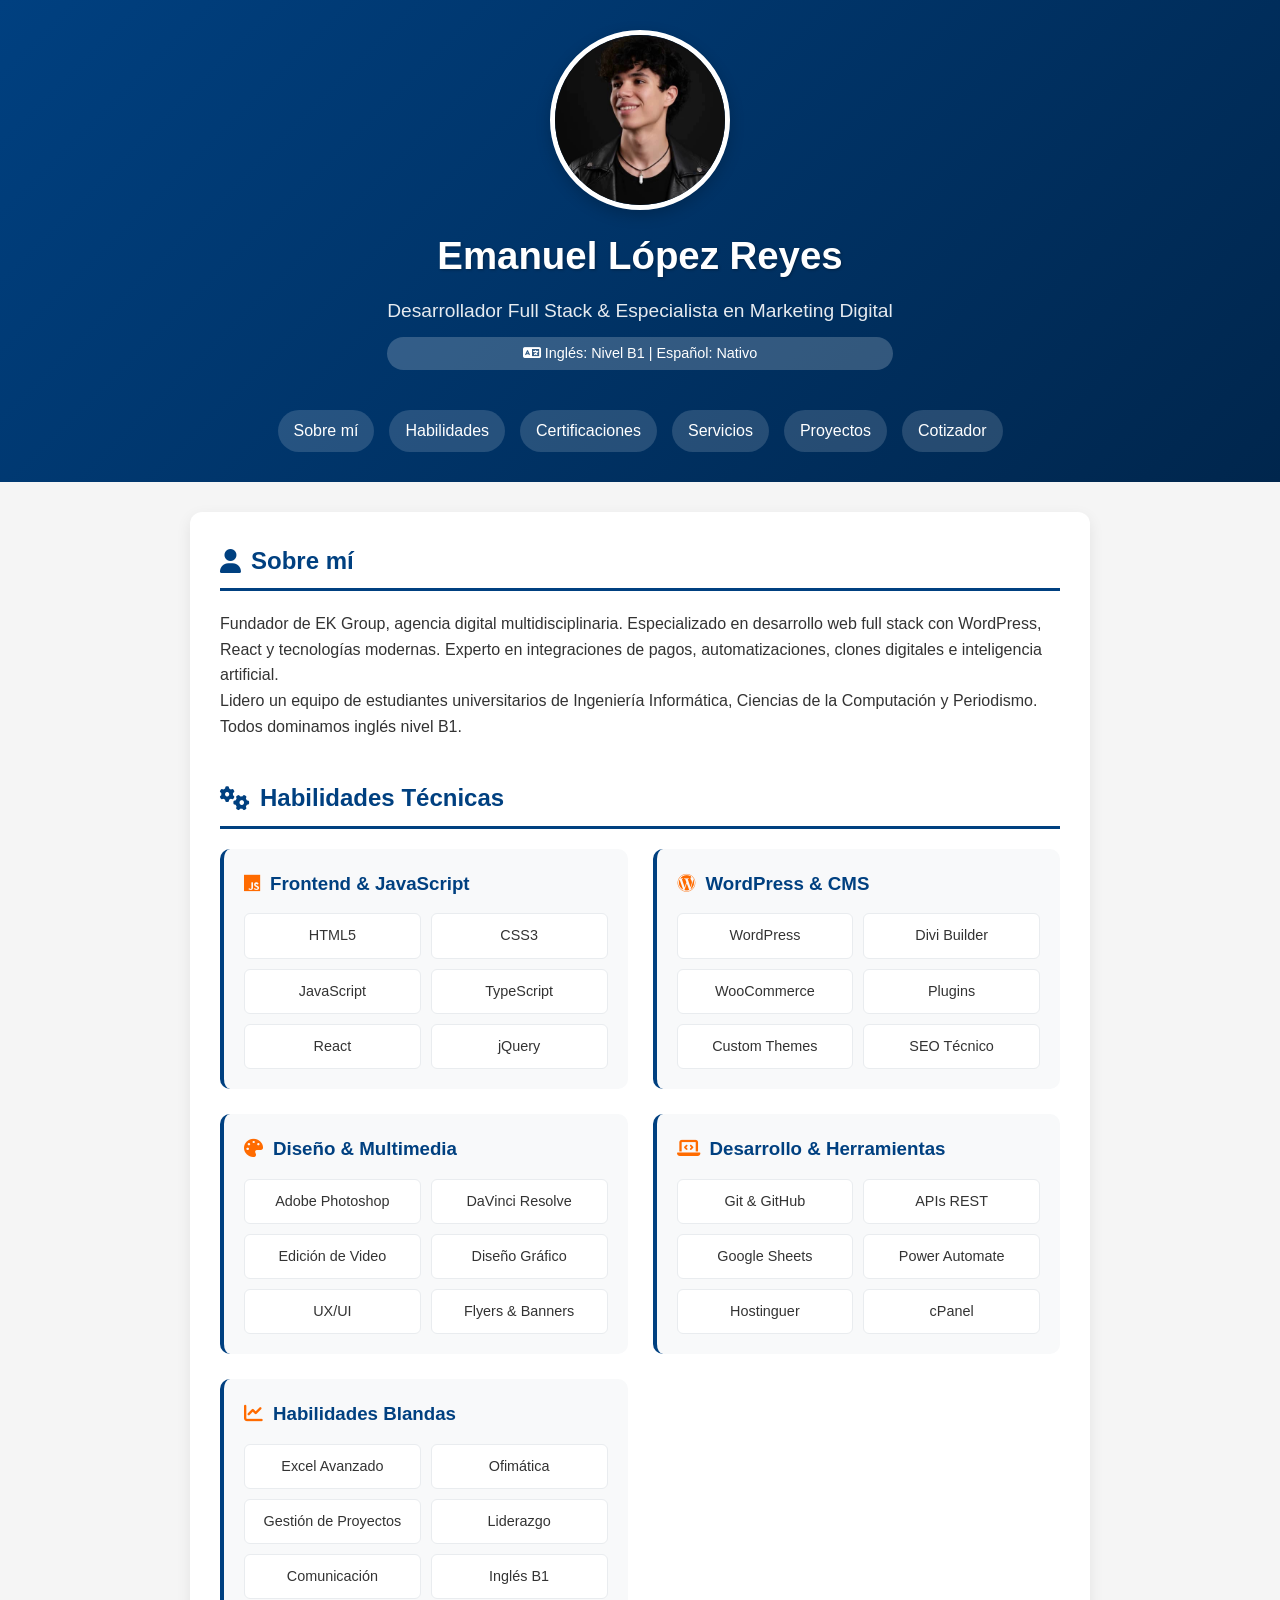
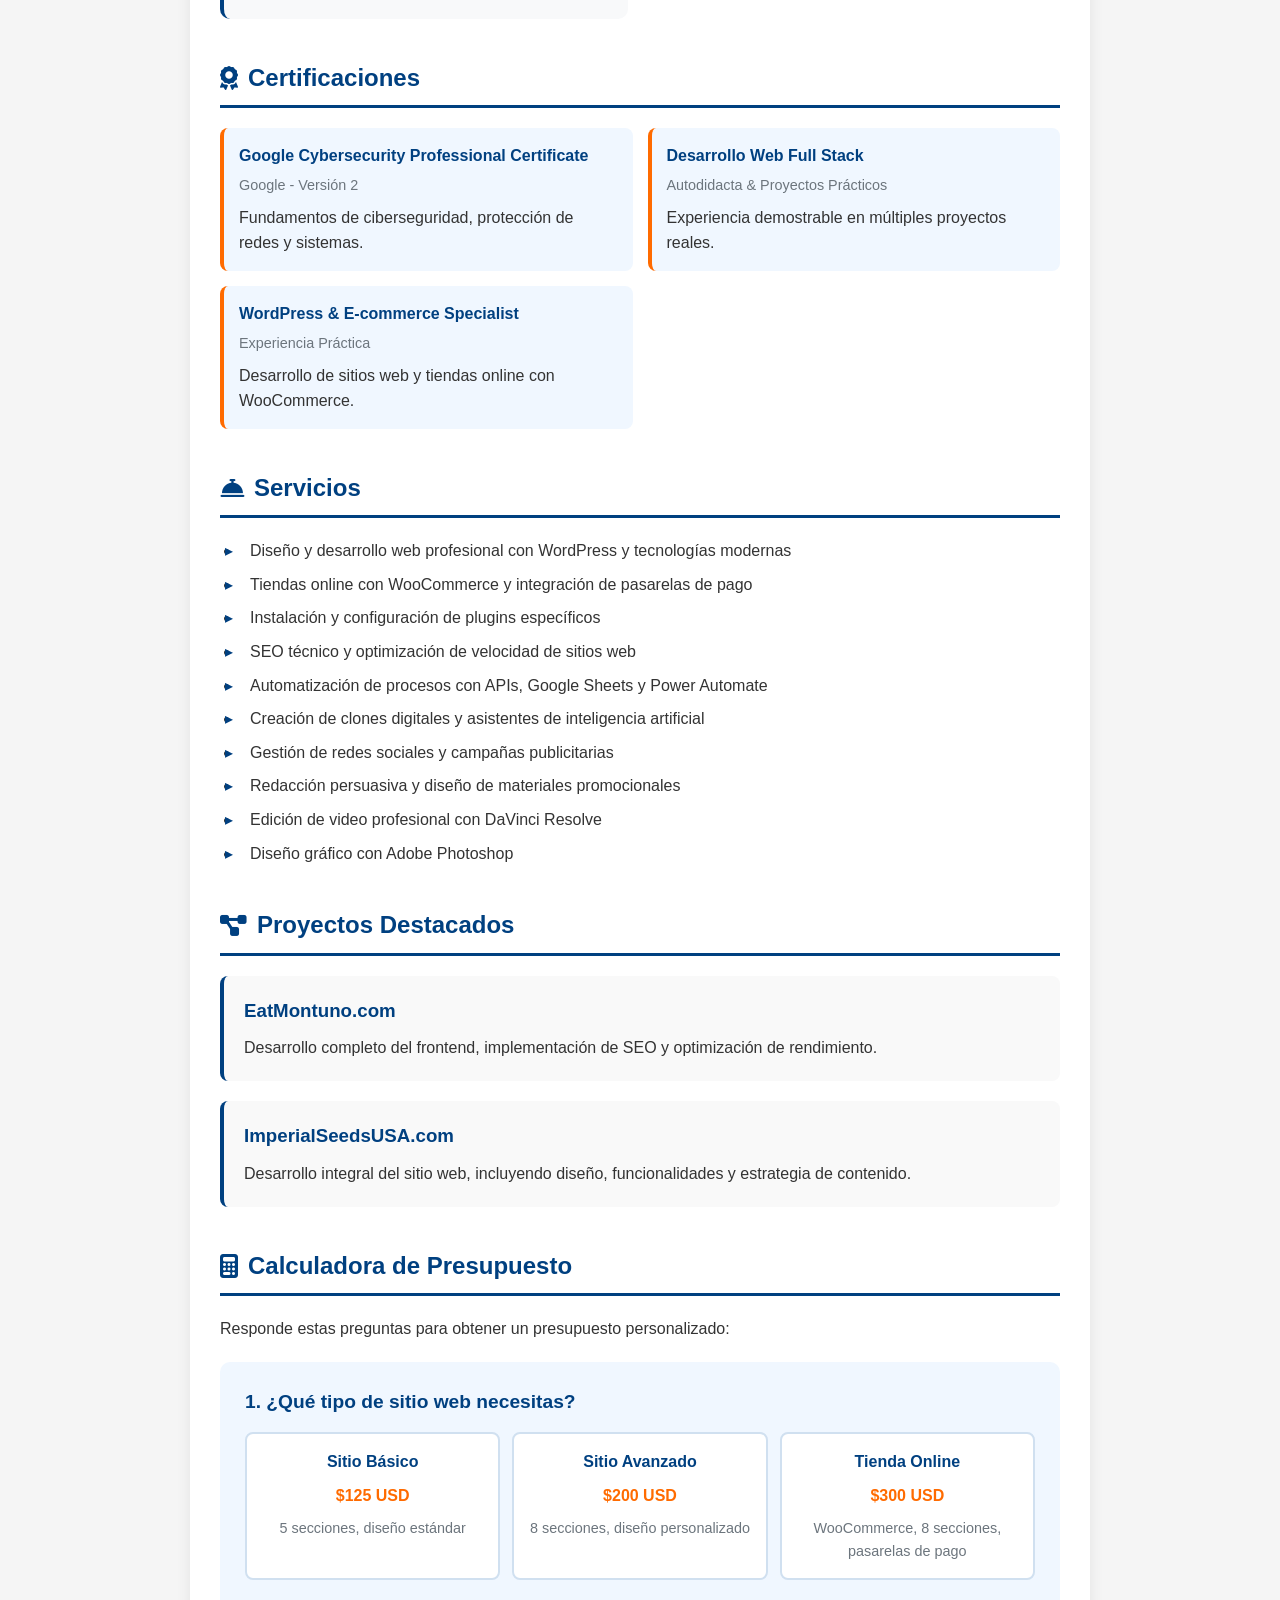
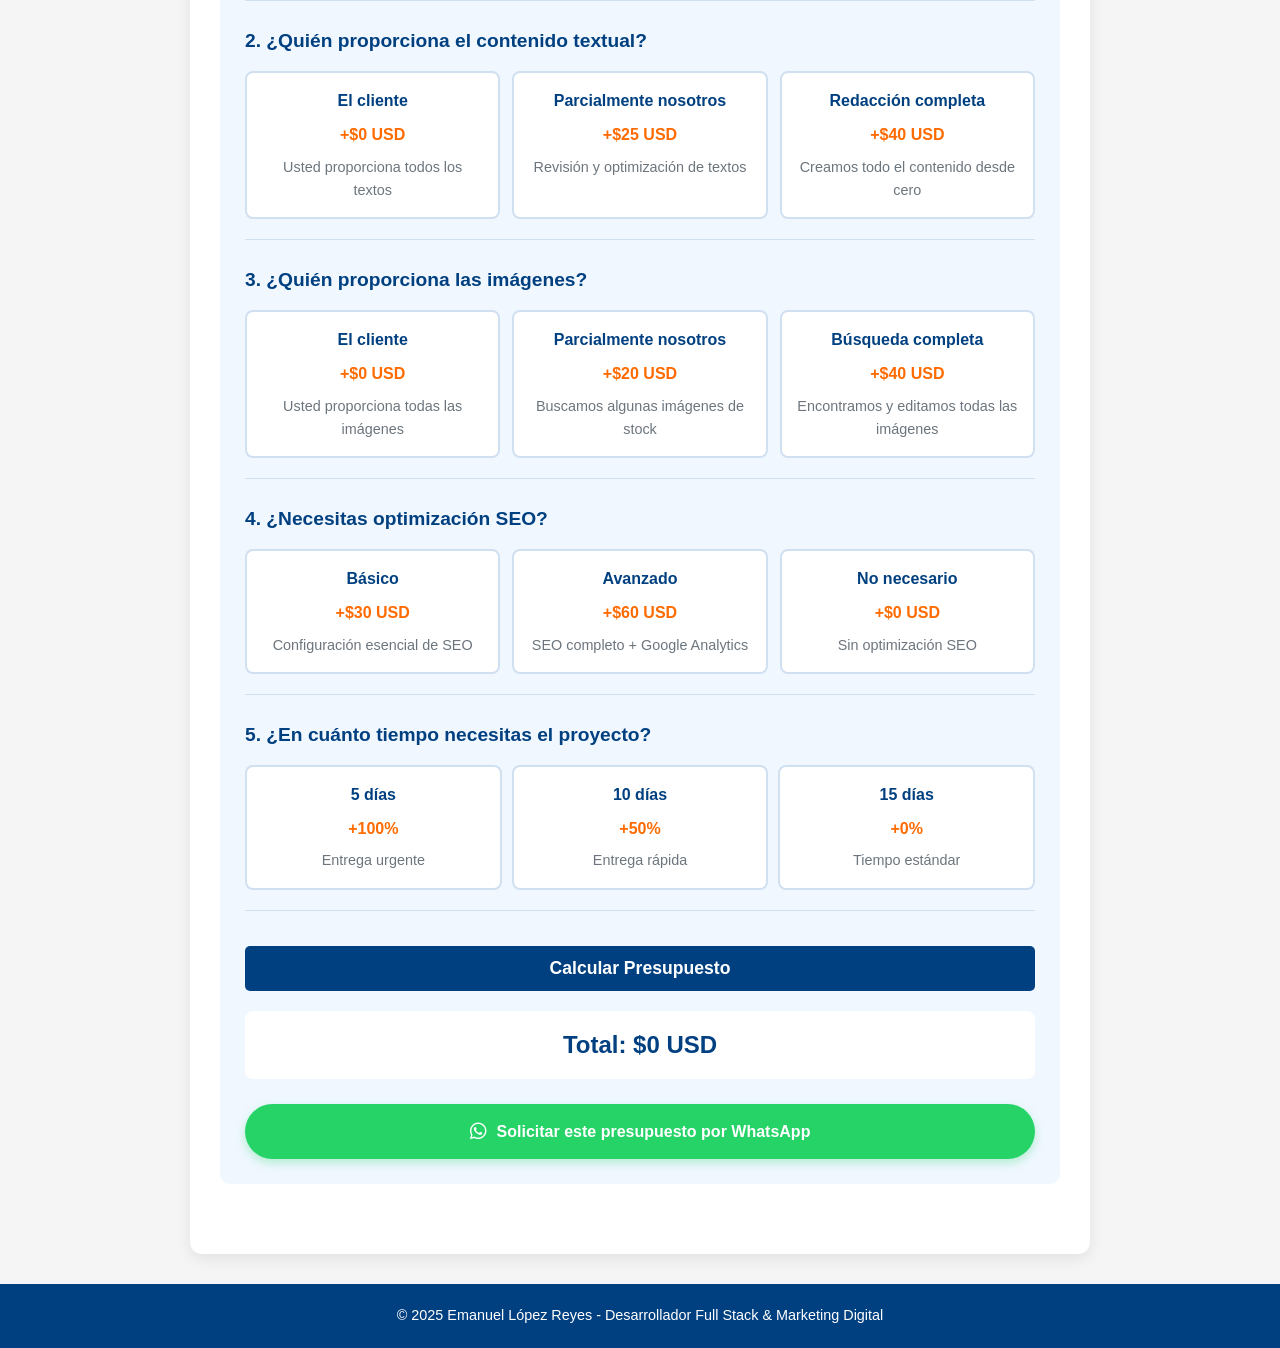
==== commit f3cc9a44: "Update index.html" ====
--- a/index.html
+++ b/index.html
@@ -91,6 +91,14 @@
             opacity: 0.9;
         }
         
+        .language-level {
+            background: rgba(255,255,255,0.2);
+            padding: 5px 15px;
+            border-radius: 20px;
+            margin-top: 10px;
+            font-size: 0.9em;
+        }
+        
         nav {
             margin-top: 20px;
             display: flex;
@@ -133,6 +141,7 @@
         section:nth-child(2) { animation-delay: 0.4s; }
         section:nth-child(3) { animation-delay: 0.6s; }
         section:nth-child(4) { animation-delay: 0.8s; }
+        section:nth-child(5) { animation-delay: 1.0s; }
         
         section h2 {
             border-bottom: 3px solid var(--primary);
@@ -164,24 +173,77 @@
             left: -15px;
         }
         
+        .skills-container {
+            display: grid;
+            grid-template-columns: repeat(auto-fit, minmax(300px, 1fr));
+            gap: 25px;
+            margin-top: 20px;
+        }
+        
+        .skill-category {
+            background: #f8f9fa;
+            padding: 20px;
+            border-radius: 10px;
+            border-left: 4px solid var(--primary);
+        }
+        
+        .skill-category h3 {
+            color: var(--primary);
+            margin-bottom: 15px;
+            display: flex;
+            align-items: center;
+        }
+        
+        .skill-category h3 i {
+            margin-right: 10px;
+            color: var(--accent);
+        }
+        
         .skills-grid {
             display: grid;
-            grid-template-columns: repeat(auto-fill, minmax(200px, 1fr));
-            gap: 15px;
-            margin-top: 15px;
+            grid-template-columns: repeat(auto-fill, minmax(140px, 1fr));
+            gap: 10px;
         }
         
         .skill-item {
-            background: #f0f7ff;
-            padding: 12px;
-            border-radius: 8px;
+            background: white;
+            padding: 10px;
+            border-radius: 6px;
             text-align: center;
-            transition: transform 0.3s ease;
+            transition: all 0.3s ease;
+            border: 1px solid #e9ecef;
+            font-size: 0.9em;
         }
         
         .skill-item:hover {
             transform: translateY(-3px);
             box-shadow: 0 5px 10px rgba(0,0,0,0.1);
+            border-color: var(--primary);
+        }
+        
+        .certifications {
+            display: grid;
+            grid-template-columns: repeat(auto-fill, minmax(280px, 1fr));
+            gap: 15px;
+            margin-top: 15px;
+        }
+        
+        .certification-item {
+            background: #f0f7ff;
+            padding: 15px;
+            border-radius: 8px;
+            border-left: 4px solid var(--accent);
+        }
+        
+        .certification-item h4 {
+            color: var(--primary);
+            margin-bottom: 5px;
+        }
+        
+        .certification-item .issuer {
+            color: var(--gray);
+            font-size: 0.9em;
+            margin-bottom: 8px;
         }
         
         .project-card {
@@ -455,13 +517,17 @@
                 <img src="tu-foto.jpg" alt="Emanuel López Reyes" class="profile-img">
                 <div>
                     <h1>Emanuel López Reyes</h1>
-                    <p class="tagline">Desarrollador Web & Especialista en Marketing Digital</p>
+                    <p class="tagline">Desarrollador Full Stack & Especialista en Marketing Digital</p>
+                    <div class="language-level">
+                        <i class="fas fa-language"></i> Inglés: Nivel B1 | Español: Nativo
+                    </div>
                 </div>
             </div>
             
             <nav>
                 <a href="#about">Sobre mí</a>
                 <a href="#skills">Habilidades</a>
+                <a href="#certifications">Certificaciones</a>
                 <a href="#services">Servicios</a>
                 <a href="#projects">Proyectos</a>
                 <a href="#calculator">Cotizador</a>
@@ -473,7 +539,7 @@
         <section id="about">
             <h2><i class="fas fa-user"></i> Sobre mí</h2>
             <p>
-                Fundador de EK Group, agencia digital multidisciplinaria. Especializado en desarrollo web con WordPress y Divi, integraciones de pagos, automatizaciones, clones digitales e inteligencia artificial. 
+                Fundador de EK Group, agencia digital multidisciplinaria. Especializado en desarrollo web full stack con WordPress, React y tecnologías modernas. Experto en integraciones de pagos, automatizaciones, clones digitales e inteligencia artificial. 
             </p>
             <p>
                 Lidero un equipo de estudiantes universitarios de Ingeniería Informática, Ciencias de la Computación y Periodismo. Todos dominamos inglés nivel B1.
@@ -482,24 +548,94 @@
 
         <section id="skills">
             <h2><i class="fas fa-cogs"></i> Habilidades Técnicas</h2>
-            <div class="skills-grid">
-                <div class="skill-item">WordPress & Divi</div>
-                <div class="skill-item">WooCommerce</div>
-                <div class="skill-item">Integraciones de Pagos</div>
-                <div class="skill-item">SEO Técnico</div>
-                <div class="skill-item">Automatizaciones (APIs)</div>
-                <div class="skill-item">Google Sheets & Power Automate</div>
-                <div class="skill-item">Clones Digitales & Asistentes IA</div>
-                <div class="skill-item">Gestión de Redes Sociales</div>
-                <div class="skill-item">Redacción Persuasiva</div>
-                <div class="skill-item">Diseño de Flyers</div>
+            <div class="skills-container">
+                <div class="skill-category">
+                    <h3><i class="fab fa-js"></i> Frontend & JavaScript</h3>
+                    <div class="skills-grid">
+                        <div class="skill-item">HTML5</div>
+                        <div class="skill-item">CSS3</div>
+                        <div class="skill-item">JavaScript</div>
+                        <div class="skill-item">TypeScript</div>
+                        <div class="skill-item">React</div>
+                        <div class="skill-item">jQuery</div>
+                    </div>
+                </div>
+                
+                <div class="skill-category">
+                    <h3><i class="fab fa-wordpress"></i> WordPress & CMS</h3>
+                    <div class="skills-grid">
+                        <div class="skill-item">WordPress</div>
+                        <div class="skill-item">Divi Builder</div>
+                        <div class="skill-item">WooCommerce</div>
+                        <div class="skill-item">Plugins</div>
+                        <div class="skill-item">Custom Themes</div>
+                        <div class="skill-item">SEO Técnico</div>
+                    </div>
+                </div>
+                
+                <div class="skill-category">
+                    <h3><i class="fas fa-palette"></i> Diseño & Multimedia</h3>
+                    <div class="skills-grid">
+                        <div class="skill-item">Adobe Photoshop</div>
+                        <div class="skill-item">DaVinci Resolve</div>
+                        <div class="skill-item">Edición de Video</div>
+                        <div class="skill-item">Diseño Gráfico</div>
+                        <div class="skill-item">UX/UI</div>
+                        <div class="skill-item">Flyers & Banners</div>
+                    </div>
+                </div>
+                
+                <div class="skill-category">
+                    <h3><i class="fas fa-laptop-code"></i> Desarrollo & Herramientas</h3>
+                    <div class="skills-grid">
+                        <div class="skill-item">Git & GitHub</div>
+                        <div class="skill-item">APIs REST</div>
+                        <div class="skill-item">Google Sheets</div>
+                        <div class="skill-item">Power Automate</div>
+                        <div class="skill-item">Hostinguer</div>
+                        <div class="skill-item">cPanel</div>
+                    </div>
+                </div>
+                
+                <div class="skill-category">
+                    <h3><i class="fas fa-chart-line"></i> Habilidades Blandas</h3>
+                    <div class="skills-grid">
+                        <div class="skill-item">Excel Avanzado</div>
+                        <div class="skill-item">Ofimática</div>
+                        <div class="skill-item">Gestión de Proyectos</div>
+                        <div class="skill-item">Liderazgo</div>
+                        <div class="skill-item">Comunicación</div>
+                        <div class="skill-item">Inglés B1</div>
+                    </div>
+                </div>
+            </div>
+        </section>
+
+        <section id="certifications">
+            <h2><i class="fas fa-award"></i> Certificaciones</h2>
+            <div class="certifications">
+                <div class="certification-item">
+                    <h4>Google Cybersecurity Professional Certificate</h4>
+                    <div class="issuer">Google - Versión 2</div>
+                    <p>Fundamentos de ciberseguridad, protección de redes y sistemas.</p>
+                </div>
+                <div class="certification-item">
+                    <h4>Desarrollo Web Full Stack</h4>
+                    <div class="issuer">Autodidacta & Proyectos Prácticos</div>
+                    <p>Experiencia demostrable en múltiples proyectos reales.</p>
+                </div>
+                <div class="certification-item">
+                    <h4>WordPress & E-commerce Specialist</h4>
+                    <div class="issuer">Experiencia Práctica</div>
+                    <p>Desarrollo de sitios web y tiendas online con WooCommerce.</p>
+                </div>
             </div>
         </section>
 
         <section id="services">
             <h2><i class="fas fa-concierge-bell"></i> Servicios</h2>
             <ul>
-                <li>Diseño y desarrollo web profesional con WordPress y Divi</li>
+                <li>Diseño y desarrollo web profesional con WordPress y tecnologías modernas</li>
                 <li>Tiendas online con WooCommerce y integración de pasarelas de pago</li>
                 <li>Instalación y configuración de plugins específicos</li>
                 <li>SEO técnico y optimización de velocidad de sitios web</li>
@@ -507,6 +643,8 @@
                 <li>Creación de clones digitales y asistentes de inteligencia artificial</li>
                 <li>Gestión de redes sociales y campañas publicitarias</li>
                 <li>Redacción persuasiva y diseño de materiales promocionales</li>
+                <li>Edición de video profesional con DaVinci Resolve</li>
+                <li>Diseño gráfico con Adobe Photoshop</li>
             </ul>
         </section>
 
@@ -648,7 +786,7 @@
     </main>
 
     <footer>
-        &copy; 2025 Emanuel López Reyes - Desarrollador Web & Marketing Digital
+        &copy; 2025 Emanuel López Reyes - Desarrollador Full Stack & Marketing Digital
     </footer>
 
     <script>
